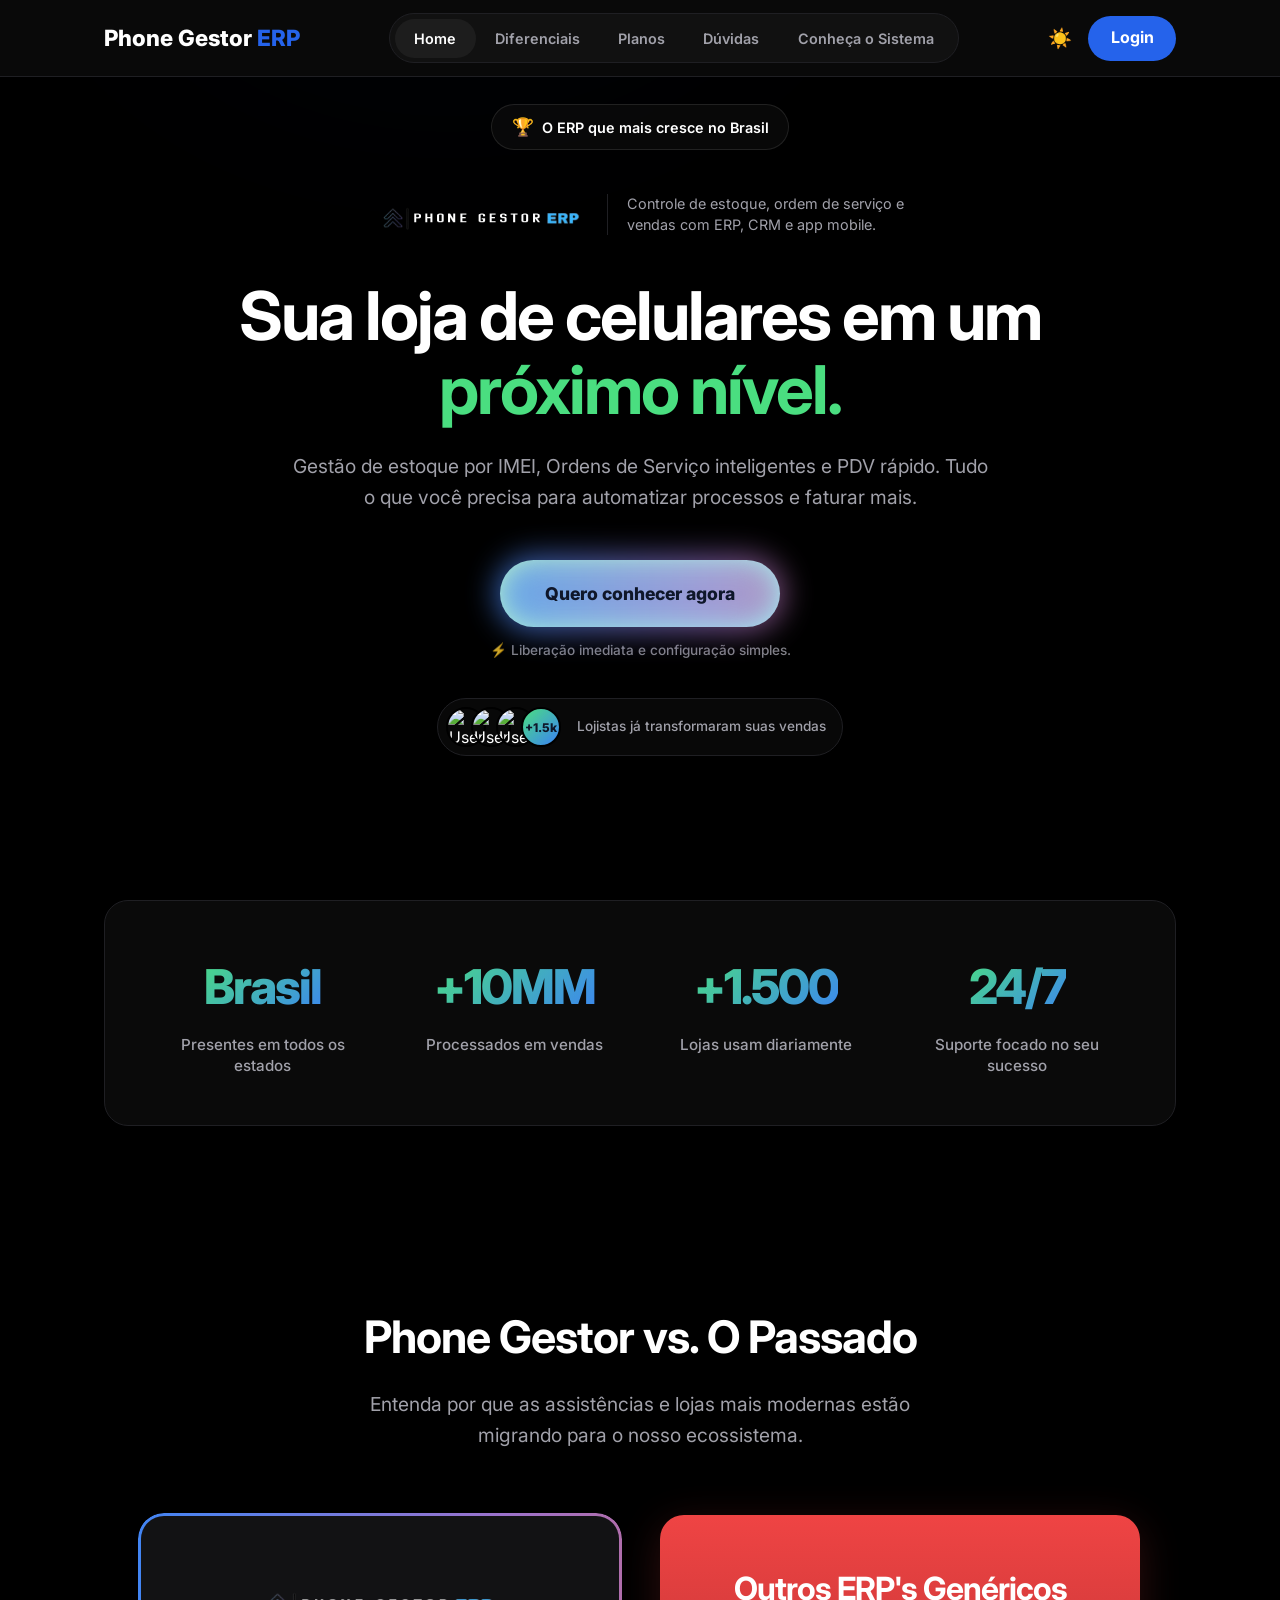
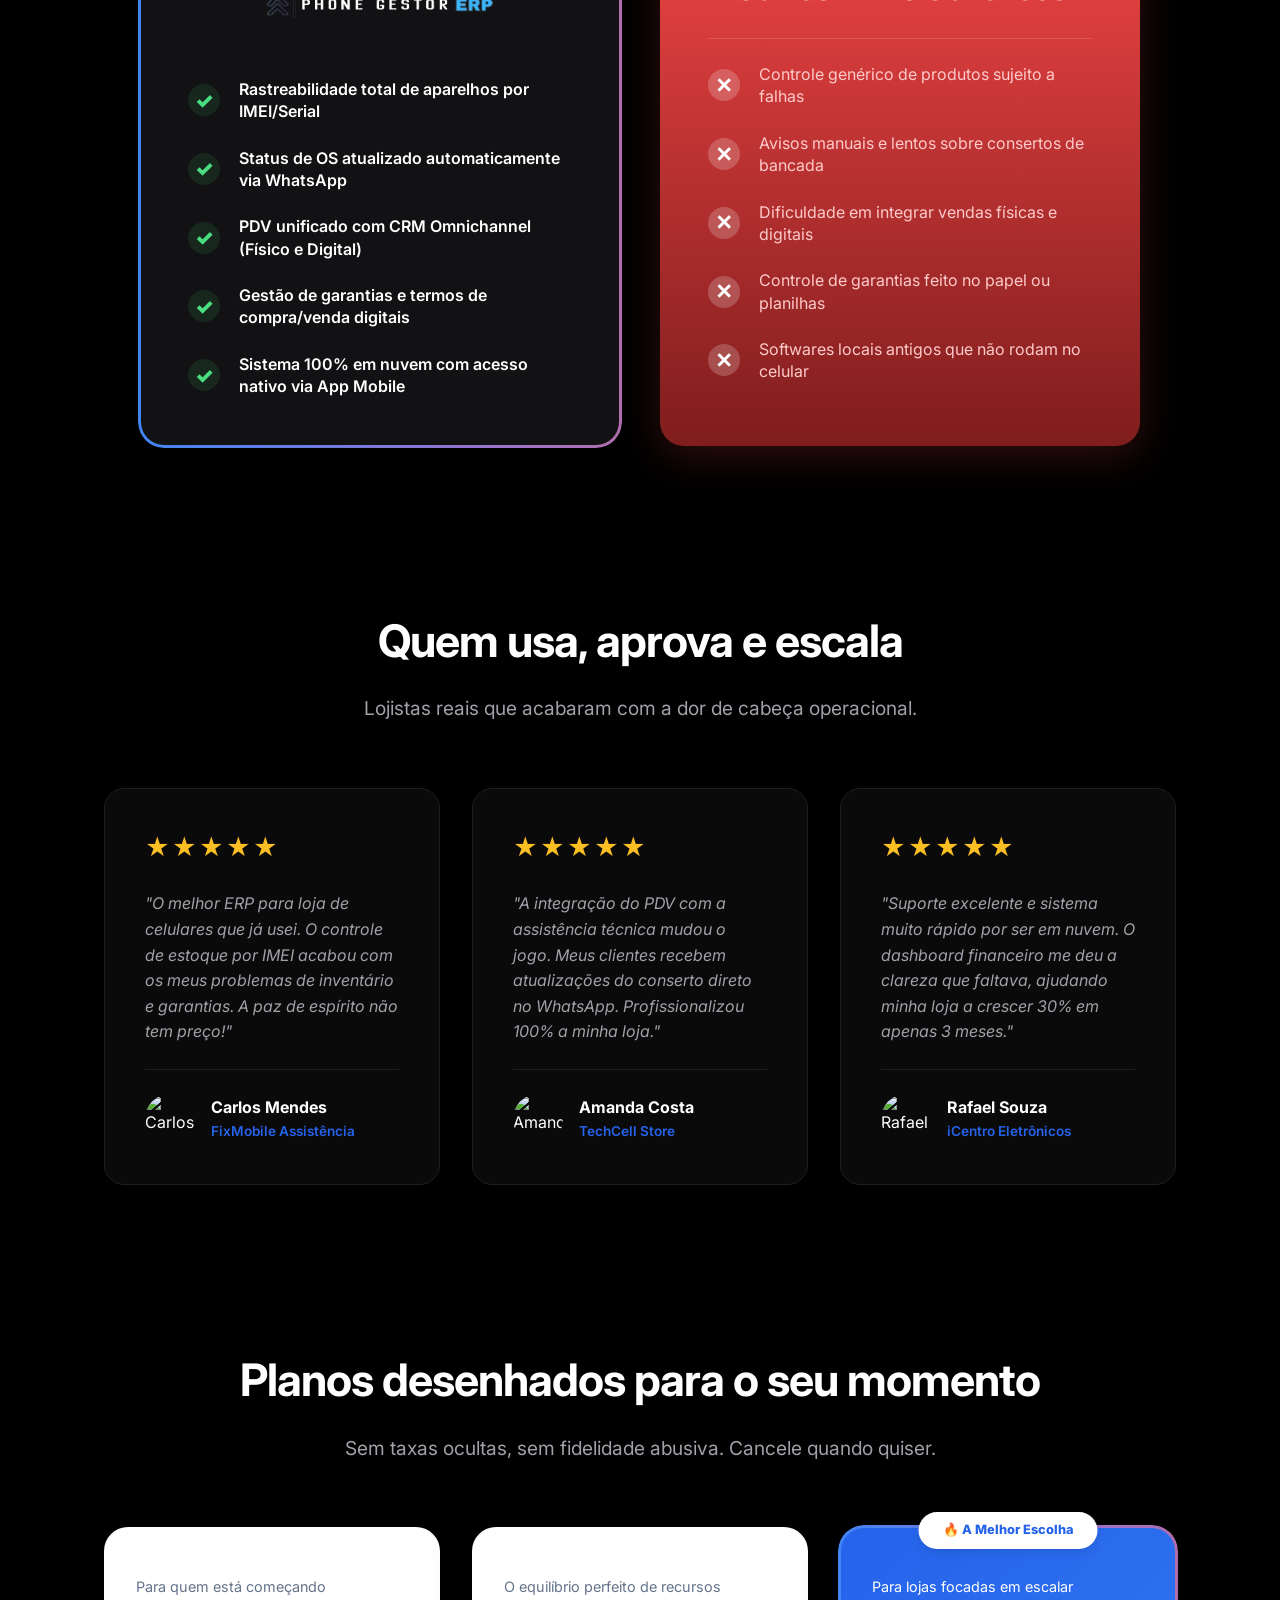
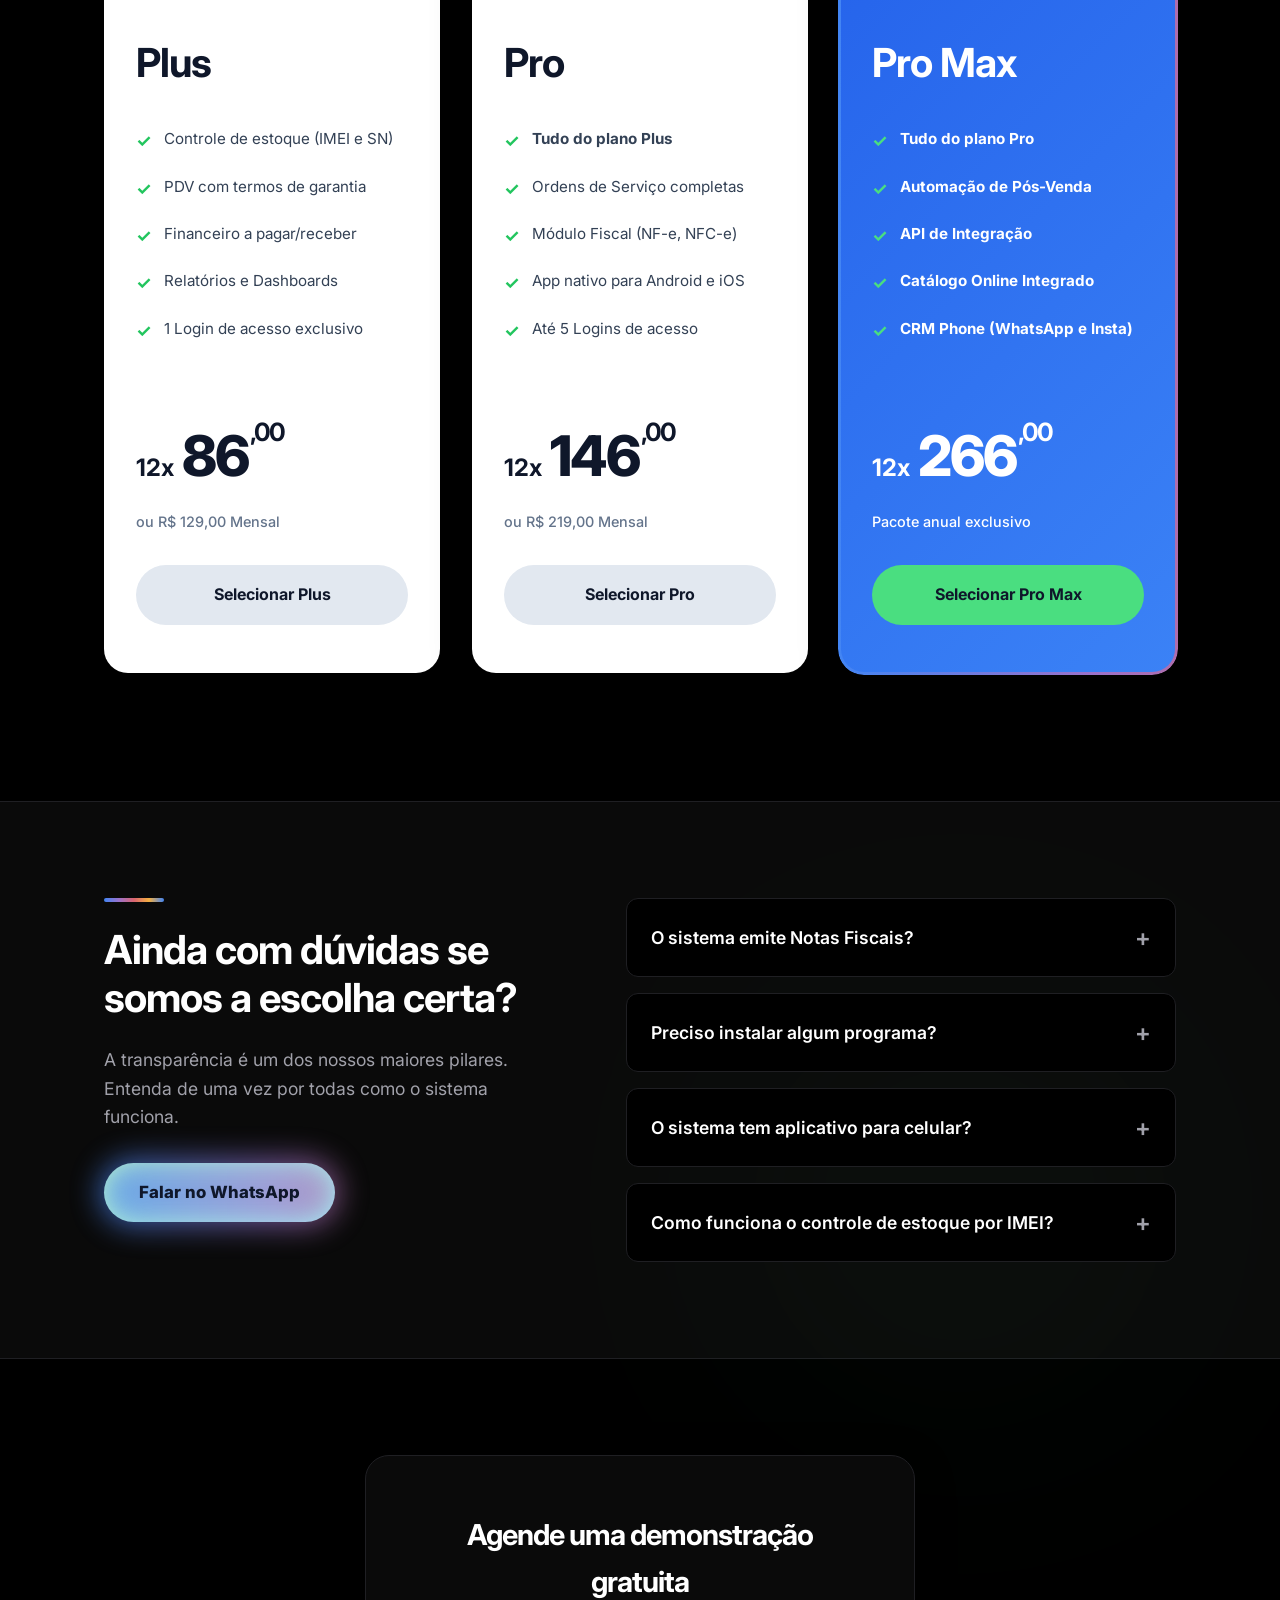
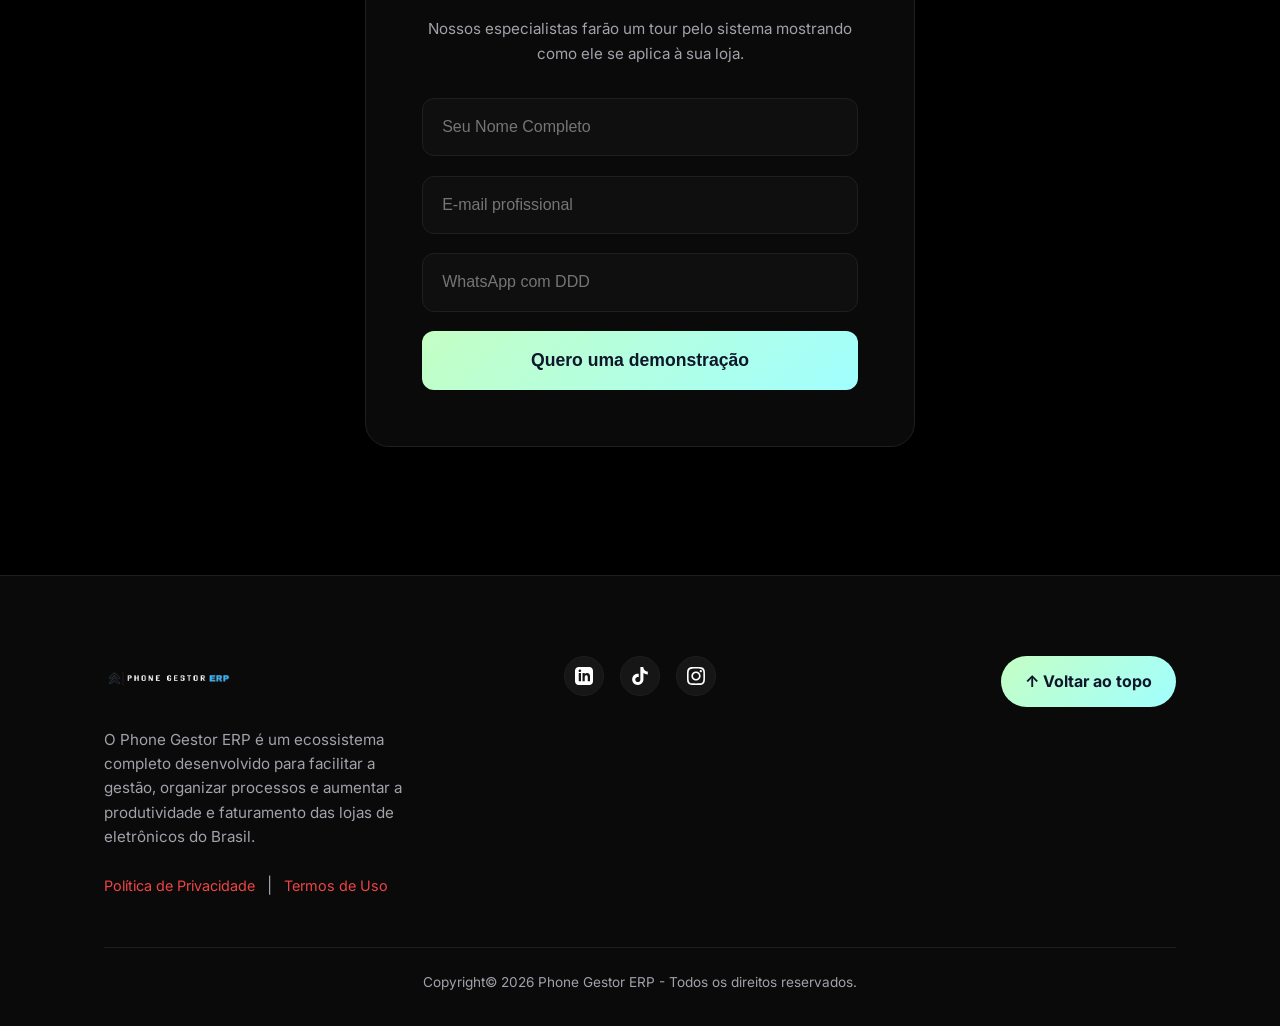
==== index.html @ ba608f6a "feat: Landing page, responsividade e tela de login finalizadas" ====
<!DOCTYPE html>
<html lang="pt-BR">
<head>
    <meta charset="UTF-8">
    <meta name="viewport" content="width=device-width, initial-scale=1.0">
    <title>Phone Gestor ERP | O sistema definitivo para sua loja</title>
    <link rel="stylesheet" href="landing.css">
    <link href="https://fonts.googleapis.com/css2?family=Inter:wght@400;500;600;700;800&display=swap" rel="stylesheet">
</head>
<body class="dark-mode">

    <div class="bg-glow glow-top"></div>
    <div class="bg-glow glow-bottom"></div>

    <header id="header">
        <div class="container navbar">
            <div class="logo">Phone Gestor <span>ERP</span></div>
            
            <nav class="pill-menu">
                <a href="#" class="active">Home</a>
                <a href="#diferenciais">Diferenciais</a>
                <a href="#planos">Planos</a>
                <a href="#duvidas">Dúvidas</a>
                <a href="#contato">Conheça o Sistema</a>
            </nav>

            <div class="header-actions">
                <button id="themeToggle" class="theme-btn" title="Alternar tema">
                    <span class="icon-sun">☀️</span>
                    <span class="icon-moon">🌙</span>
                </button>
                <a href="login.html" class="btn-login">Login</a>

                <button id="mobileMenuBtn" class="mobile-menu-btn">☰</button>
            </div>
        </div>
    </header>

    <main>
        <section class="hero">
            <div class="container hero-content">
                
                <div class="hero-badge reveal-up">
                    <span class="badge-icon">🏆</span> O ERP que mais cresce no Brasil
                </div>

                <div class="hero-top-info reveal-up delay-1">
                    <img src="Novo Projeto TextBranco.png" alt="Phone Gestor ERP" class="top-logo">
                    <p class="top-description">
                        Controle de estoque, ordem de serviço e<br>
                        vendas com ERP, CRM e app mobile.
                    </p>
                </div>

                <div class="hero-main-text reveal-up delay-2">
                    <h1>Sua loja de celulares em um <br><span>próximo nível.</span></h1>
                    <p>Gestão de estoque por IMEI, Ordens de Serviço inteligentes e PDV rápido. Tudo o que você precisa para automatizar processos e faturar mais.</p>
                </div>

                <div class="hero-actions reveal-up delay-3">
                    <a href="#contato" class="btn-cta">Quero conhecer agora</a>
                    <span class="micro-copy">⚡ Liberação imediata e configuração simples.</span>
                    
                    <div class="avatar-group-wrapper reveal-up delay-4">
                        <div class="avatar-group">
                            <img src="https://randomuser.me/api/portraits/men/43.jpg" alt="User">
                            <img src="https://randomuser.me/api/portraits/women/10.jpg" alt="User">
                            <img src="https://randomuser.me/api/portraits/men/22.jpg" alt="User">
                            <div class="avatar-count">+1.5k</div>
                        </div>
                        <span class="avatar-text">Lojistas já transformaram suas vendas</span>
                    </div>
                </div>
            </div>
        </section>

        <section class="metrics">
            <div class="container">
                <div class="metrics-grid">
                    <div class="metric-item reveal-up delay-1">
                        <h3 class="gradient-text">Brasil</h3>
                        <p>Presentes em todos os estados</p>
                    </div>
                    <div class="metric-item reveal-up delay-2">
                        <h3 class="gradient-text">+10MM</h3>
                        <p>Processados em vendas</p>
                    </div>
                    <div class="metric-item reveal-up delay-3">
                        <h3 class="gradient-text">+1.500</h3>
                        <p>Lojas usam diariamente</p>
                    </div>
                    <div class="metric-item reveal-up delay-4">
                        <h3 class="gradient-text">24/7</h3>
                        <p>Suporte focado no seu sucesso</p>
                    </div>
                </div>
            </div>
        </section>

        <section id="diferenciais" class="comparison">
            <div class="container">
                <div class="comparison-header reveal-up">
                    <h2>Phone Gestor vs. O Passado</h2>
                    <p>Entenda por que as assistências e lojas mais modernas estão migrando para o nosso ecossistema.</p>
                </div>

                <div class="comparison-grid">
                    <div class="compare-card card-gestor gemini-border reveal-up delay-1">
                        <div class="card-logo-wrapper">
                            <img src="Novo Projeto TextBranco.png" alt="Phone Gestor ERP" class="top-logo compare-logo">
                        </div>
                        <ul class="compare-list">
                            <li><span class="icon-check">✓</span> Rastreabilidade total de aparelhos por IMEI/Serial</li>
                            <li><span class="icon-check">✓</span> Status de OS atualizado automaticamente via WhatsApp</li>
                            <li><span class="icon-check">✓</span> PDV unificado com CRM Omnichannel (Físico e Digital)</li>
                            <li><span class="icon-check">✓</span> Gestão de garantias e termos de compra/venda digitais</li>
                            <li><span class="icon-check">✓</span> Sistema 100% em nuvem com acesso nativo via App Mobile</li>
                        </ul>
                    </div>

                    <div class="compare-card card-others reveal-up delay-2">
                        <h3>Outros ERP's Genéricos</h3>
                        <ul class="compare-list">
                            <li><span class="icon-x">✕</span> Controle genérico de produtos sujeito a falhas</li>
                            <li><span class="icon-x">✕</span> Avisos manuais e lentos sobre consertos de bancada</li>
                            <li><span class="icon-x">✕</span> Dificuldade em integrar vendas físicas e digitais</li>
                            <li><span class="icon-x">✕</span> Controle de garantias feito no papel ou planilhas</li>
                            <li><span class="icon-x">✕</span> Softwares locais antigos que não rodam no celular</li>
                        </ul>
                    </div>
                </div>
            </div>
        </section>

        <section class="testimonials">
            <div class="container">
                <div class="testimonials-header reveal-up">
                    <h2>Quem usa, aprova e escala</h2>
                    <p>Lojistas reais que acabaram com a dor de cabeça operacional.</p>
                </div>
                
                <div class="testimonials-grid">
                    <div class="test-card reveal-up delay-1">
                        <div class="stars">★★★★★</div>
                        <p class="test-text">"O melhor ERP para loja de celulares que já usei. O controle de estoque por IMEI acabou com os meus problemas de inventário e garantias. A paz de espírito não tem preço!"</p>
                        <div class="test-user">
                            <img src="https://randomuser.me/api/portraits/men/43.jpg" alt="Carlos Mendes">
                            <div class="user-details">
                                <strong>Carlos Mendes</strong>
                                <span>FixMobile Assistência</span>
                            </div>
                        </div>
                    </div>
                    
                    <div class="test-card reveal-up delay-2">
                        <div class="stars">★★★★★</div>
                        <p class="test-text">"A integração do PDV com a assistência técnica mudou o jogo. Meus clientes recebem atualizações do conserto direto no WhatsApp. Profissionalizou 100% a minha loja."</p>
                        <div class="test-user">
                            <img src="https://randomuser.me/api/portraits/women/10.jpg" alt="Amanda Costa">
                            <div class="user-details">
                                <strong>Amanda Costa</strong>
                                <span>TechCell Store</span>
                            </div>
                        </div>
                    </div>

                    <div class="test-card reveal-up delay-3">
                        <div class="stars">★★★★★</div>
                        <p class="test-text">"Suporte excelente e sistema muito rápido por ser em nuvem. O dashboard financeiro me deu a clareza que faltava, ajudando minha loja a crescer 30% em apenas 3 meses."</p>
                        <div class="test-user">
                            <img src="https://randomuser.me/api/portraits/men/22.jpg" alt="Rafael Souza">
                            <div class="user-details">
                                <strong>Rafael Souza</strong>
                                <span>iCentro Eletrônicos</span>
                            </div>
                        </div>
                    </div>
                </div>
            </div>
        </section>

        <section id="planos" class="pricing">
            <div class="container">
                <div class="pricing-header reveal-up">
                    <h2>Planos desenhados para o seu momento</h2>
                    <p>Sem taxas ocultas, sem fidelidade abusiva. Cancele quando quiser.</p>
                </div>

                <div class="pricing-grid">
                    <div class="pricing-card reveal-up delay-1">
                        <div class="plan-subtitle">Para quem está começando</div>
                        <h3 class="plan-title">Plus</h3>
                        <ul class="plan-features">
                            <li><span class="icon-check-small">✓</span> Controle de estoque (IMEI e SN)</li>
                            <li><span class="icon-check-small">✓</span> PDV com termos de garantia</li>
                            <li><span class="icon-check-small">✓</span> Financeiro a pagar/receber</li>
                            <li><span class="icon-check-small">✓</span> Relatórios e Dashboards</li>
                            <li><span class="icon-check-small">✓</span> 1 Login de acesso exclusivo</li>
                        </ul>
                        <div class="plan-price">
                            <span class="price-prefix">12x</span>
                            <span class="price-value">86<span class="cents">,00</span></span>
                        </div>
                        <div class="plan-billing">ou R$ 129,00 Mensal</div>
                        <a href="#" class="btn-plan btn-plan-light btn-checkout" data-plan="Plano Plus" data-price="12x de R$ 86,00" data-link="https://link-do-seu-gateway.com/checkout-plus">Selecionar Plus</a>
                    </div>

                    <div class="pricing-card reveal-up delay-2">
                        <div class="plan-subtitle">O equilíbrio perfeito de recursos</div>
                        <h3 class="plan-title">Pro</h3>
                        <ul class="plan-features">
                            <li><span class="icon-check-small">✓</span> <strong>Tudo do plano Plus</strong></li>
                            <li><span class="icon-check-small">✓</span> Ordens de Serviço completas</li>
                            <li><span class="icon-check-small">✓</span> Módulo Fiscal (NF-e, NFC-e)</li>
                            <li><span class="icon-check-small">✓</span> App nativo para Android e iOS</li>
                            <li><span class="icon-check-small">✓</span> Até 5 Logins de acesso</li>
                        </ul>
                        <div class="plan-price">
                            <span class="price-prefix">12x</span>
                            <span class="price-value">146<span class="cents">,00</span></span>
                        </div>
                        <div class="plan-billing">ou R$ 219,00 Mensal</div>
                        <a href="#" class="btn-plan btn-plan-light btn-checkout" data-plan="Plano Pro" data-price="12x de R$ 146,00" data-link="https://link-do-seu-gateway.com/checkout-pro">Selecionar Pro</a>
                    </div>

                    <div class="pricing-card plan-highlight gemini-border reveal-up delay-3">
                        <div class="badge">🔥 A Melhor Escolha</div>
                        <div class="plan-subtitle text-light">Para lojas focadas em escalar</div>
                        <h3 class="plan-title text-light">Pro Max</h3>
                        <ul class="plan-features text-light">
                            <li><span class="icon-check-small">✓</span> <strong>Tudo do plano Pro</strong></li>
                            <li><span class="icon-check-small">✓</span> Automação de Pós-Venda</li>
                            <li><span class="icon-check-small">✓</span> API de Integração</li>
                            <li><span class="icon-check-small">✓</span> Catálogo Online Integrado</li>
                            <li><span class="icon-check-small">✓</span> CRM Phone (WhatsApp e Insta)</li>
                        </ul>
                        <div class="plan-price text-light">
                            <span class="price-prefix">12x</span>
                            <span class="price-value">266<span class="cents">,00</span></span>
                        </div>
                        <div class="plan-billing text-light">Pacote anual exclusivo</div>
                        <a href="#" class="btn-plan btn-plan-dark btn-checkout" data-plan="Plano Pro Max" data-price="12x de R$ 266,00" data-link="https://link-do-seu-gateway.com/checkout-promax">Selecionar Pro Max</a>
                    </div>
                </div>
            </div>
        </section>

        <section id="duvidas" class="faq-section">
            <div class="container faq-grid">
                <div class="faq-left reveal-up">
                    <div class="faq-accent-line"></div>
                    <h2>Ainda com dúvidas se somos a escolha certa?</h2>
                    <p>A transparência é um dos nossos maiores pilares. Entenda de uma vez por todas como o sistema funciona.</p>
                    <a href="https://wa.me/5585989733574?text=Olá!%20Gostaria%20de%20tirar%20algumas%20dúvidas%20sobre%20o%20Phone%20Gestor." target="_blank" class="btn-faq">
                        Falar no WhatsApp
                    </a>
                </div>

                <div class="faq-right reveal-up delay-1">
                    <div class="faq-item">
                        <button class="faq-question">O sistema emite Notas Fiscais? <span class="faq-icon">+</span></button>
                        <div class="faq-answer">
                            <p>Sim! O nosso módulo fiscal é completo. Pode emitir NF-e, NFC-e para vendas diretas e notas de entrada para upgrades de aparelhos de clientes de forma totalmente integrada.</p>
                        </div>
                    </div>
                    
                    <div class="faq-item">
                        <button class="faq-question">Preciso instalar algum programa? <span class="faq-icon">+</span></button>
                        <div class="faq-answer">
                            <p>Não. O Phone Gestor ERP é 100% em nuvem. Acede de qualquer lugar usando apenas o seu navegador, seja no PC, Mac ou tablet. Sem necessidade de instalações complexas.</p>
                        </div>
                    </div>

                    <div class="faq-item">
                        <button class="faq-question">O sistema tem aplicativo para celular? <span class="faq-icon">+</span></button>
                        <div class="faq-answer">
                            <p>Com certeza! Temos aplicações nativas para Android e iOS, permitindo que acompanhe as suas vendas, o seu stock e as suas ordens de serviço diretamente na palma da mão.</p>
                        </div>
                    </div>

                    <div class="faq-item">
                        <button class="faq-question">Como funciona o controle de estoque por IMEI? <span class="faq-icon">+</span></button>
                        <div class="faq-answer">
                            <p>Cada aparelho é cadastrado e rastreado individualmente pelo seu IMEI ou Número de Série. Isto reduz a zero as falhas de inventário e facilita enormemente a gestão das garantias com os fornecedores e clientes.</p>
                        </div>
                    </div>
                </div>
            </div>
        </section>

        <section id="contato" class="capture">
            <div class="container">
                <div class="hero-form reveal-up">
                    <h3>Agende uma demonstração gratuita</h3>
                    <p>Nossos especialistas farão um tour pelo sistema mostrando como ele se aplica à sua loja.</p>
                    <form action="https://formsubmit.co/suportephonegestor@gmail.com" method="POST" id="leadForm">
                        <input type="hidden" name="_subject" value="Novo Lead - Phone Gestor ERP!">
                        <input type="hidden" name="_template" value="table">
                        <input type="hidden" name="_captcha" value="false">
                        
                        <input type="text" name="Nome" placeholder="Seu Nome Completo" required>
                        <input type="email" name="Email" placeholder="E-mail profissional" required>
                        <input type="tel" name="WhatsApp" placeholder="WhatsApp com DDD" required>
                        <button type="submit" class="btn-submit">Quero uma demonstração</button>
                    </form>
                </div>
            </div>
        </section>
    </main>

    <footer class="site-footer">
        <div class="container">
            <div class="footer-top">
                <div class="footer-about">
                    <img src="Novo Projeto TextBranco.png" alt="Phone Gestor ERP" class="top-logo footer-logo">
                    <p>O Phone Gestor ERP é um ecossistema completo desenvolvido para facilitar a gestão, organizar processos e aumentar a produtividade e faturamento das lojas de eletrônicos do Brasil.</p>
                    <div class="footer-links">
                        <a href="#" class="open-modal" data-modal="modalPrivacidade">Política de Privacidade</a>
                        <span class="separator">|</span>
                        <a href="#" class="open-modal" data-modal="modalTermos">Termos de Uso</a>
                    </div>
                </div>
                
                <div class="footer-social">
                    <a href="#" class="social-icon" title="LinkedIn">
                        <svg xmlns="http://www.w3.org/2000/svg" width="18" height="18" viewBox="0 0 24 24" fill="currentColor"><path d="M19 0h-14c-2.761 0-5 2.239-5 5v14c0 2.761 2.239 5 5 5h14c2.762 0 5-2.239 5-5v-14c0-2.761-2.238-5-5-5zm-11 19h-3v-11h3v11zm-1.5-12.268c-.966 0-1.75-.79-1.75-1.764s.784-1.764 1.75-1.764 1.75.79 1.75 1.764-.783 1.764-1.75 1.764zm13.5 12.268h-3v-5.604c0-3.368-4-3.113-4 0v5.604h-3v-11h3v1.765c1.396-2.586 7-2.777 7 2.476v6.759z"/></svg>
                    </a>
                    <a href="#" class="social-icon" title="TikTok">
                        <svg xmlns="http://www.w3.org/2000/svg" width="18" height="18" viewBox="0 0 24 24" fill="currentColor"><path d="M12.525.02c1.31-.02 2.61-.01 3.91-.02.08 1.53.63 3.09 1.75 4.17 1.12 1.11 2.7 1.62 4.24 1.79v4.03c-1.44-.05-2.89-.35-4.2-.97-.57-.26-1.1-.59-1.62-.93-.01 2.92.01 5.84-.02 8.75-.08 1.4-.54 2.79-1.35 3.94-1.31 1.92-3.58 3.17-5.91 3.21-1.43.08-2.86-.31-4.08-1.03-2.02-1.19-3.44-3.37-3.65-5.71-.02-.5-.03-1-.01-1.49.18-1.9 1.12-3.72 2.58-4.96 1.66-1.44 3.98-2.13 6.15-1.72.02 1.48-.04 2.96-.04 4.44-.99-.32-2.15-.23-3.02.37-.63.41-1.11 1.04-1.36 1.75-.21.51-.15 1.07-.14 1.61.24 1.64 1.82 3.02 3.5 2.87 1.12-.01 2.19-.66 2.77-1.61.19-.33.4-.67.41-1.06.1-1.79.06-3.57.07-5.36.01-4.03-.01-8.05.02-12.07z"/></svg>
                    </a>
                    <a href="#" class="social-icon" title="Instagram">
                        <svg xmlns="http://www.w3.org/2000/svg" width="18" height="18" viewBox="0 0 24 24" fill="currentColor"><path d="M12 2.163c3.204 0 3.584.012 4.85.07 3.252.148 4.771 1.691 4.919 4.919.058 1.265.069 1.645.069 4.849 0 3.205-.012 3.584-.069 4.849-.149 3.225-1.664 4.771-4.919 4.919-1.266.058-1.644.07-4.85.07-3.204 0-3.584-.012-4.849-.07-3.26-.149-4.771-1.699-4.919-4.92-.058-1.265-.07-1.644-.07-4.849 0-3.204.013-3.583.07-4.849.149-3.227 1.664-4.771 4.919-4.919 1.266-.057 1.645-.069 4.849-.069zm0-2.163c-3.259 0-3.667.014-4.947.072-4.358.2-6.78 1.79-6.98 6.98-.059 1.281-.073 1.689-.073 4.948 0 3.259.014 3.668.072 4.948.2 4.358 1.79 6.78 6.98 6.98 1.281.058 1.689.072 4.948.072 3.259 0 3.668-.014 4.948-.072 4.354-.2 6.782-1.781 6.979-6.98.059-1.28.073-1.689.073-4.948 0-3.259-.014-3.667-.072-4.947-.196-4.354-1.778-6.78-6.979-6.98-1.281-.059-1.69-.073-4.949-.073zm0 5.838c-3.403 0-6.162 2.759-6.162 6.162s2.759 6.163 6.162 6.163 6.162-2.759 6.162-6.163c0-3.403-2.759-6.162-6.162-6.162zm0 10.162c-2.209 0-4-1.79-4-4s1.791-4 4-4 4 1.791 4 4-1.791 4-4 4zm6.406-11.845c-.796 0-1.441.645-1.441 1.44s.645 1.44 1.441 1.44c.795 0 1.439-.645 1.439-1.44s-.644-1.44-1.439-1.44z"/></svg>
                    </a>
                </div>

                <div class="footer-action">
                    <a href="#" id="btnVoltarTopo" class="btn-top">↑ Voltar ao topo</a>
                </div>
            </div>

            <div class="footer-divider"></div>
            <div class="footer-bottom">
                <p>Copyright&copy; 2026 Phone Gestor ERP - Todos os direitos reservados.</p>
            </div>
        </div>
    </footer>

    <div id="modalCheckout" class="modal">
        <div class="modal-content checkout-content">
            <span class="close-modal">&times;</span>
            <div class="checkout-grid">
                <div class="checkout-summary">
                    <h3>Resumo do Pedido</h3>
                    <div class="plan-selected">
                        <span class="label">Plano Selecionado:</span>
                        <strong id="checkoutPlanName">Nome do Plano</strong>
                    </div>
                    <div class="plan-price-selected">
                        <span class="label">Investimento:</span>
                        <strong id="checkoutPlanPrice">Preço</strong>
                    </div>
                    <p class="checkout-note">🔒 Fique tranquilo! Você será redirecionado para o nosso ambiente 100% seguro para a criação de conta e pagamento.</p>
                </div>
                
                <div class="checkout-form-container">
                    <h3>Crie sua conta</h3>
                    <form action="https://formsubmit.co/suportephonegestor@gmail.com" method="POST">
                        <input type="hidden" name="_subject" value="🚀 NOVA VENDA! Tentativa de Checkout iniciada">
                        <input type="hidden" name="_template" value="table">
                        <input type="hidden" name="_captcha" value="false">
                        <input type="hidden" name="_next" id="checkoutRedirect" value="">
                        <input type="hidden" name="Plano Escolhido" id="hiddenPlanName" value="">
                        
                        <input type="text" name="Nome da Loja" placeholder="Nome da sua Loja" required>
                        <input type="text" name="Responsável" placeholder="Seu Nome Completo" required>
                        <input type="email" name="Email" placeholder="Seu melhor E-mail" required>
                        <input type="tel" name="WhatsApp" placeholder="WhatsApp com DDD" required>
                        
                        <button type="submit" class="btn-submit">Ir para Pagamento Seguro 💳</button>
                    </form>
                </div>
            </div>
        </div>
    </div>

    <div id="modalPrivacidade" class="modal">
        <div class="modal-content">
            <span class="close-modal">&times;</span>
            <h2>Política de Privacidade</h2>
            <div class="modal-body">
                <p>Bem-vindo à Política de Privacidade do <strong>Phone Gestor ERP</strong>. A sua privacidade é de extrema importância para nós. Esta política explica como recolhemos, usamos, protegemos e gerimos os dados da sua loja e dos seus clientes ao utilizar a nossa plataforma.</p>
                <h3>1. Informações que Recolhemos</h3>
                <p>Recolhemos informações essenciais para o funcionamento do ERP, tais como dados de registo da empresa (CNPJ, endereço, contactos), informações de utilizadores (logins da sua equipa) e os dados inseridos ativamente por si no sistema (clientes, stock, IMEI de aparelhos, ordens de serviço e financeiro).</p>
                <h3>2. Como Usamos os Seus Dados</h3>
                <p>Os dados inseridos no sistema são de propriedade exclusiva da sua loja. Utilizamos estas informações <strong>apenas</strong> para fornecer, manter e melhorar os serviços do ERP, realizar cópias de segurança (backups) para a sua segurança e processar as funções fiscais e de CRM integradas na ferramenta.</p>
                <h3>3. Proteção e Segurança</h3>
                <p>O Phone Gestor ERP funciona 100% na nuvem em servidores altamente seguros (como AWS ou equivalentes), utilizando criptografia de ponta a ponta (SSL) para proteger os seus dados contra acessos não autorizados. Realizamos cópias de segurança diárias para garantir que não perde nenhuma informação.</p>
                <h3>4. Partilha de Dados</h3>
                <p><strong>Nós nunca vendemos ou partilhamos os dados da sua loja ou dos seus clientes com terceiros.</strong> Os dados só podem ser partilhados quando exigido por lei ou quando integra voluntariamente o sistema a outras plataformas através de APIs oficiais autorizadas por si.</p>
            </div>
        </div>
    </div>

    <div id="modalTermos" class="modal">
        <div class="modal-content">
            <span class="close-modal">&times;</span>
            <h2>Termos de Uso</h2>
            <div class="modal-body">
                <p>Ao aceder e utilizar o <strong>Phone Gestor ERP</strong>, concorda com os seguintes termos e condições que regem a nossa prestação de serviço.</p>
                <h3>1. Licença de Uso</h3>
                <p>Concedemos-lhe uma licença revogável, não exclusiva e intransferível para utilizar o nosso software (SaaS) estritamente para a gestão da sua loja de telemóveis e assistência técnica, sujeito ao pagamento da subscrição do plano escolhido.</p>
                <h3>2. Responsabilidades do Utilizador</h3>
                <p>É da sua responsabilidade manter a confidencialidade das credenciais de acesso da sua equipa. O assinante compromete-se a utilizar a plataforma para fins legais e é inteiramente responsável pelos dados cadastrados, notas fiscais emitidas e operações realizadas através do ERP.</p>
                <h3>3. Subscrições e Pagamentos</h3>
                <p>O serviço é faturado antecipadamente no modelo de subscrição (mensal ou anual). A falta de pagamento poderá resultar na suspensão temporária do acesso à plataforma após o período de tolerância informado no ato da cobrança. Não há reembolso para períodos já pagos e utilizados.</p>
                <h3>4. Disponibilidade do Serviço (SLA)</h3>
                <p>Esforçamo-nos por manter o Phone Gestor ERP disponível 99,9% do tempo. No entanto, o sistema pode passar por manutenções programadas (com aviso prévio) ou enfrentar indisponibilidades temporárias devido a motivos de força maior ou problemas nos provedores de nuvem.</p>
                <h3>5. Cancelamento</h3>
                <p>Pode cancelar a sua assinatura a qualquer momento através do próprio sistema ou suporte. Após o cancelamento, garantimos que poderá exportar relatórios básicos num prazo de até 30 dias antes da exclusão permanente da base de dados, garantindo a proteção da sua informação.</p>
            </div>
        </div>
    </div>

    <script src="landing.js"></script>
</body>
</html>
---- landing.css ----
:root {
    --bg-main: #000000;
    --bg-header: rgba(10, 10, 10, 0.9);
    --bg-card: #0a0a0a;
    --bg-card-dark: #121214;
    --text-primary: #ffffff;
    --text-secondary: #a1a1aa;
    --primary-color: #2563eb;
    --border-color: #1f1f23;
    --pill-bg: rgba(255, 255, 255, 0.03);
    --btn-cta-gradient: linear-gradient(135deg, #c4ffc4 0%, #a1ffff 100%);
    --shadow: 0 10px 40px rgba(0, 0, 0, 0.3);
    --gemini-gradient: linear-gradient(90deg, #4285f4, #9b72cb, #d96570, #f4af42, #4285f4);
    /* Cores Planos */
    --plan-bg-light: #ffffff;
    --plan-text-dark: #0f172a;
    --plan-highlight: linear-gradient(135deg, #2563eb 0%, #3b82f6 100%);
    /* Cor Métrica */
    --metric-gradient: linear-gradient(135deg, #4ade80 0%, #3b82f6 100%);
}

body.light-mode {
    --bg-main: #f8fafc;
    --bg-header: rgba(255, 255, 255, 0.9);
    --bg-card: #ffffff;
    --bg-card-dark: #f1f5f9;
    --text-primary: #0f172a;
    --text-secondary: #64748b;
    --border-color: #e2e8f0;
    --pill-bg: #e2e8f0;
    --shadow: 0 10px 40px rgba(0, 0, 0, 0.05);
}

* { margin: 0; padding: 0; box-sizing: border-box; }
html { scroll-behavior: smooth; }

body { 
    font-family: 'Inter', sans-serif; 
    background-color: var(--bg-main); 
    color: var(--text-primary); 
    transition: background-color 0.3s, color 0.3s; 
    line-height: 1.6; 
    overflow-x: hidden; 
    position: relative;
}

/* --- EFEITOS DE BRILHO (GLOW) NO FUNDO --- */
.bg-glow {
    position: absolute;
    border-radius: 50%;
    filter: blur(150px);
    z-index: 0;
    opacity: 0.3;
    pointer-events: none;
}
.glow-top {
    top: -10%;
    left: 10%;
    width: 50vw;
    height: 50vw;
    background: radial-gradient(circle, rgba(37, 99, 235, 0.5), transparent 70%);
}
.glow-bottom {
    bottom: 20%;
    right: 5%;
    width: 40vw;
    height: 40vw;
    background: radial-gradient(circle, rgba(74, 222, 128, 0.3), transparent 70%);
}

.container { max-width: 1200px; margin: 0 auto; padding: 0 5%; position: relative; z-index: 1; }

/* Header & Nav */
header { 
    background: var(--bg-header); 
    -webkit-backdrop-filter: blur(10px); /* Blindagem Safari */
    backdrop-filter: blur(10px); 
    padding: 0.8rem 0; position: fixed; width: 100%; top: 0; z-index: 1000; border-bottom: 1px solid var(--border-color); 
}
.navbar { display: flex; justify-content: space-between; align-items: center; }
.logo { font-size: 1.4rem; font-weight: 800; color: var(--text-primary); }
.logo span { color: var(--primary-color); }

.pill-menu { display: flex; background: var(--pill-bg); border-radius: 50px; padding: 0.3rem; border: 1px solid var(--border-color); }
.pill-menu a { text-decoration: none; color: var(--text-secondary); padding: 0.5rem 1.2rem; font-weight: 600; font-size: 0.9rem; border-radius: 50px; transition: background 0.3s, color 0.3s; }
.pill-menu a:hover, .pill-menu a.active { background: rgba(255, 255, 255, 0.05); color: var(--text-primary); }

.header-actions { display: flex; align-items: center; gap: 1rem; }
.theme-btn { background: none; border: none; cursor: pointer; font-size: 1.2rem; color: var(--text-secondary); transition: color 0.3s; }
.theme-btn:hover { color: var(--text-primary); }

body.dark-mode .icon-moon { display: none; }
body.light-mode .icon-sun { display: none; }

.btn-login { background: var(--primary-color); color: white; text-decoration: none; padding: 0.6rem 1.4rem; border-radius: 50px; font-weight: 700; }

/* Menu Mobile BTN */
.mobile-menu-btn {
    display: none;
    background: none;
    border: none;
    color: var(--text-primary);
    font-size: 1.8rem;
    cursor: pointer;
    margin-left: 0.5rem;
}

/* Hero Section */
.hero { padding: 6.5rem 0 5rem; display: flex; flex-direction: column; justify-content: flex-start; align-items: center; text-align: center; position: relative; }

.hero-badge { display: inline-flex; align-items: center; gap: 0.5rem; background: rgba(255, 255, 255, 0.03); border: 1px solid rgba(255, 255, 255, 0.1); padding: 0.5rem 1.2rem; border-radius: 50px; font-size: 0.9rem; color: var(--text-primary); margin-bottom: 2rem; font-weight: 600; -webkit-backdrop-filter: blur(5px); backdrop-filter: blur(5px); }
.badge-icon { font-size: 1.1rem; }

.hero-top-info { display: flex; align-items: center; justify-content: center; gap: 1.2rem; margin-bottom: 2rem; z-index: 2; position: relative; }
.top-logo { height: 65px; width: auto; object-fit: contain; }
.top-description { font-size: 0.9rem; color: var(--text-secondary); text-align: left; margin: 0; line-height: 1.4; border-left: 1px solid var(--border-color); padding-left: 1.2rem; }
.hero-main-text { z-index: 2; position: relative; }
.hero-main-text h1 { font-size: 4.2rem; line-height: 1.1; margin-bottom: 1.5rem; color: var(--text-primary); letter-spacing: -2px; }
.hero-main-text h1 span { color: #4ade80; }
.hero-main-text p { font-size: 1.2rem; color: var(--text-secondary); max-width: 700px; margin: 0 auto 3rem; line-height: 1.6; }

.hero-actions { display: flex; flex-direction: column; align-items: center; gap: 0.8rem; z-index: 2; position: relative; }
.micro-copy { font-size: 0.85rem; color: var(--text-secondary); font-weight: 500; opacity: 0.8; }

/* Botões Principais */
.btn-cta, .btn-faq { 
    background: var(--btn-cta-gradient); 
    color: #0f172a; 
    padding: 1.2rem 2.8rem; 
    border-radius: 50px; 
    font-weight: 800; 
    text-decoration: none; 
    font-size: 1.1rem; 
    transition: transform 0.3s ease; 
    display: inline-block; 
    position: relative; 
    z-index: 2; 
}
.btn-faq { padding: 1rem 2.2rem; font-size: 1.05rem; }

.btn-cta::before, .btn-faq::before { 
    content: ""; position: absolute; inset: -4px; border-radius: 60px; 
    background: var(--gemini-gradient); background-size: 300% 300%; 
    filter: blur(15px); z-index: -1; animation: moveGradient 4s linear infinite; 
    opacity: 0.7; transition: opacity 0.3s ease; pointer-events: none;
}
.btn-cta:hover::before, .btn-faq:hover::before { opacity: 1; }
.btn-cta:hover, .btn-faq:hover { transform: scale(1.05); }

/* Avatar Group */
.avatar-group-wrapper { display: flex; align-items: center; gap: 1rem; margin-top: 1.5rem; background: rgba(255, 255, 255, 0.03); padding: 0.5rem 1rem 0.5rem 0.5rem; border-radius: 50px; border: 1px solid var(--border-color); -webkit-backdrop-filter: blur(5px); backdrop-filter: blur(5px);}
.avatar-group { display: flex; align-items: center; }
.avatar-group img, .avatar-count { 
    width: 40px; height: 40px; 
    border-radius: 50%; 
    border: 2px solid var(--bg-main); 
    object-fit: cover; 
    position: relative;
}
.avatar-group img:not(:first-child), .avatar-count { margin-left: -15px; }

.avatar-count { 
    background: var(--metric-gradient); 
    color: #0f172a; 
    display: flex; align-items: center; justify-content: center; 
    font-weight: 800; font-size: 0.75rem; z-index: 1; 
}
.avatar-text { font-size: 0.85rem; color: var(--text-secondary); font-weight: 500; }

/* SEÇÃO DE MÉTRICAS */
.metrics { padding: 4rem 0 6rem; text-align: center; }
.gradient-text {
    background: var(--metric-gradient);
    -webkit-background-clip: text;
    background-clip: text;
    -webkit-text-fill-color: transparent;
    display: inline-block;
}
.metrics-grid { display: grid; grid-template-columns: repeat(4, 1fr); gap: 2rem; max-width: 1100px; margin: 0 auto; background: var(--bg-card); padding: 3rem; border-radius: 24px; border: 1px solid var(--border-color); box-shadow: var(--shadow); }
.metric-item h3 { font-size: 3rem; font-weight: 800; letter-spacing: -2px; margin-bottom: 0.5rem; }
.metric-item p { font-size: 0.95rem; color: var(--text-secondary); font-weight: 500; line-height: 1.4; }

/* COMPARAÇÃO LADO A LADO */
.comparison { padding: 5rem 0; }
.comparison-header { text-align: center; margin-bottom: 4rem; }
.comparison-header h2 { font-size: 2.8rem; color: var(--text-primary); margin-bottom: 1rem; letter-spacing: -1px; }
.comparison-header p { font-size: 1.2rem; color: var(--text-secondary); max-width: 600px; margin: 0 auto; }
.comparison-grid { display: grid; grid-template-columns: 1fr 1fr; gap: 2.5rem; max-width: 1000px; margin: 0 auto; }
.compare-card { padding: 3rem; border-radius: 24px; position: relative; }

.card-gestor { background-color: var(--bg-card-dark); border: none; display: flex; flex-direction: column; gap: 2rem; transition: background 0.3s; }
.card-logo-wrapper { display: flex; justify-content: center; margin-bottom: 0.5rem; }
.compare-logo { height: 75px; width: auto; object-fit: contain; }

.gemini-border::before {
    content: ""; position: absolute; inset: -2px; border-radius: 26px; padding: 3px;
    background: var(--gemini-gradient); background-size: 300% 300%;
    -webkit-mask: linear-gradient(#fff 0 0) content-box, linear-gradient(#fff 0 0);
    -webkit-mask-composite: xor; mask: linear-gradient(#fff 0 0) content-box, linear-gradient(#fff 0 0); mask-composite: exclude;
    animation: moveGradient 4s linear infinite; pointer-events: none;
}
@keyframes moveGradient { 0% { background-position: 0% 50%; } 50% { background-position: 100% 50%; } 100% { background-position: 0% 50%; } }

.card-others { background: linear-gradient(180deg, #ef4444 0%, #7f1d1d 100%); color: white; box-shadow: 0 10px 40px rgba(239, 68, 68, 0.2); }
.card-others h3 { font-size: 2rem; text-align: center; margin-bottom: 1.5rem; border-bottom: 1px solid rgba(255,255,255,0.15); padding-bottom: 1.5rem; color: white; letter-spacing: -1px; }

.compare-list { list-style: none; display: flex; flex-direction: column; gap: 1.5rem; }
.compare-list li { display: flex; align-items: center; gap: 1.2rem; font-size: 1rem; line-height: 1.4; }
.card-gestor .compare-list li { color: var(--text-primary); font-weight: 600; }
.card-others .compare-list li { color: #fecaca; }

.icon-check { color: #4ade80; font-size: 1.3rem; font-weight: 900; background: rgba(74, 222, 128, 0.1); width: 32px; height: 32px; display: flex; align-items: center; justify-content: center; border-radius: 50%; flex-shrink: 0; }
.icon-x { color: white; font-size: 1.3rem; font-weight: 900; background: rgba(255, 255, 255, 0.2); width: 32px; height: 32px; display: flex; align-items: center; justify-content: center; border-radius: 50%; flex-shrink: 0; }

/* SEÇÃO DE AVALIAÇÕES */
.testimonials { padding: 5rem 0; background: transparent; }
.testimonials-header { text-align: center; margin-bottom: 4rem; }
.testimonials-header h2 { font-size: 2.8rem; color: var(--text-primary); margin-bottom: 1rem; letter-spacing: -1px; }
.testimonials-header p { font-size: 1.2rem; color: var(--text-secondary); max-width: 600px; margin: 0 auto; }

.testimonials-grid { display: grid; grid-template-columns: repeat(3, 1fr); gap: 2rem; }
.test-card { background: var(--bg-card); padding: 2.5rem; border-radius: 20px; border: 1px solid var(--border-color); display: flex; flex-direction: column; gap: 1.5rem; transition: transform 0.3s, box-shadow 0.3s; }
.test-card:hover { transform: translateY(-5px); box-shadow: var(--shadow); border-color: rgba(255,255,255,0.1); }

.stars { color: #fbbf24; font-size: 1.5rem; letter-spacing: 2px; }
.test-text { color: var(--text-secondary); font-style: italic; line-height: 1.6; flex-grow: 1; }

.test-user { display: flex; align-items: center; gap: 1rem; border-top: 1px solid var(--border-color); padding-top: 1.5rem; }
.test-user img { width: 50px; height: 50px; border-radius: 50%; object-fit: cover; }
.user-details { display: flex; flex-direction: column; }
.user-details strong { color: var(--text-primary); font-size: 1rem; }
.user-details span { color: var(--primary-color); font-size: 0.85rem; font-weight: 600; }

/* SEÇÃO DE PLANOS */
.pricing { padding: 5rem 0 8rem; }
.pricing-header { text-align: center; margin-bottom: 4rem; }
.pricing-header h2 { font-size: 2.8rem; color: var(--text-primary); margin-bottom: 1rem; letter-spacing: -1px; }
.pricing-header p { font-size: 1.2rem; color: var(--text-secondary); }
.pricing-grid { display: grid; grid-template-columns: repeat(3, 1fr); gap: 2rem; max-width: 1100px; margin: 0 auto; align-items: stretch; }
.pricing-card { background: var(--plan-bg-light); border-radius: 24px; padding: 3rem 2rem; display: flex; flex-direction: column; box-shadow: var(--shadow); position: relative; }
.plan-subtitle { font-size: 0.9rem; color: #64748b; min-height: 40px; margin-bottom: 1rem; }
.plan-title { font-size: 2.5rem; color: var(--plan-text-dark); margin-bottom: 2rem; letter-spacing: -1px; }
.plan-features { list-style: none; margin-bottom: 3rem; flex-grow: 1; }
.plan-features li { display: flex; align-items: flex-start; gap: 0.8rem; margin-bottom: 1.2rem; font-size: 0.95rem; color: #334155; }
.icon-check-small { color: #22c55e; font-weight: bold; font-size: 1.1rem; }
.plan-price { display: flex; align-items: baseline; gap: 0.5rem; margin-bottom: 0.5rem; color: var(--plan-text-dark); }
.price-prefix { font-size: 1.5rem; font-weight: 700; }
.price-value { font-size: 3.5rem; font-weight: 800; letter-spacing: -2px; display: flex; align-items: flex-start;}
.cents { font-size: 0.45em; font-weight: 700; line-height: 1.2; margin-top: 0.3rem; margin-left: 2px;}
.plan-billing { font-size: 0.9rem; color: #64748b; margin-bottom: 2rem; font-weight: 500;}

.btn-plan { width: 100%; text-align: center; padding: 1.1rem; border-radius: 50px; font-weight: 700; text-decoration: none; transition: transform 0.2s, opacity 0.2s; position: relative; z-index: 2; cursor: pointer; }
.btn-plan:hover { transform: scale(1.02); opacity: 0.9; }
.btn-plan-light { background: #e2e8f0; color: #0f172a; }

.plan-highlight { background: var(--plan-highlight); transform: scale(1.05); z-index: 10; border: none; }
.text-light { color: #ffffff !important; }
.plan-highlight .plan-features li { color: #ffffff; font-weight: 700; }
.plan-highlight .icon-check-small { color: #4ade80; }
.btn-plan-dark { background: #4ade80; color: #0f172a; }
.badge { position: absolute; top: -15px; left: 50%; transform: translateX(-50%); background: white; color: var(--primary-color); padding: 0.5rem 1.5rem; border-radius: 50px; font-weight: 800; font-size: 0.8rem; box-shadow: 0 4px 10px rgba(0,0,0,0.1); z-index: 5; white-space: nowrap;}

/* SEÇÃO DE DÚVIDAS (FAQ) */
.faq-section { padding: 6rem 0; background-color: var(--bg-card); border-top: 1px solid var(--border-color); border-bottom: 1px solid var(--border-color);}
.faq-grid { display: grid; grid-template-columns: 1fr 1.2fr; gap: 4rem; align-items: start; }
.faq-left { position: sticky; top: 100px; }
.faq-accent-line { width: 60px; height: 4px; background: var(--gemini-gradient); margin-bottom: 1.5rem; border-radius: 2px; }
.faq-left h2 { font-size: 2.5rem; color: var(--text-primary); margin-bottom: 1.5rem; line-height: 1.2; letter-spacing: -1px; }
.faq-left p { color: var(--text-secondary); font-size: 1.1rem; margin-bottom: 2rem; line-height: 1.6; }

.faq-right { display: flex; flex-direction: column; gap: 1rem; }
.faq-item { border: 1px solid var(--border-color); border-radius: 12px; background: var(--bg-main); overflow: hidden; transition: border-color 0.3s; }
.faq-item.active { border-color: var(--primary-color); }
.faq-question { width: 100%; text-align: left; padding: 1.5rem; background: none; border: none; color: var(--text-primary); font-size: 1.1rem; font-weight: 600; cursor: pointer; display: flex; justify-content: space-between; align-items: center; font-family: 'Inter', sans-serif; }
.faq-icon { font-size: 1.5rem; color: var(--text-secondary); transition: transform 0.3s ease; }
.faq-item.active .faq-icon { transform: rotate(45deg); color: var(--primary-color); }
.faq-answer { max-height: 0; overflow: hidden; transition: max-height 0.4s ease-out, padding 0.4s ease; padding: 0 1.5rem; }
.faq-item.active .faq-answer { max-height: 200px; padding: 0 1.5rem 1.5rem 1.5rem; }
.faq-answer p { color: var(--text-secondary); font-size: 0.95rem; line-height: 1.6; }

/* CAPTURA */
.capture { padding: 6rem 0; margin: auto; position: relative;}
.hero-form { background: var(--bg-card); padding: 3.5rem; border-radius: 24px; border: 1px solid var(--border-color); box-shadow: var(--shadow); max-width: 550px; margin: 0 auto; text-align: center; position: relative; z-index: 2;}
.hero-form h3 { margin-bottom: 0.8rem; font-size: 1.8rem; letter-spacing: -1px;}
.hero-form p { color: var(--text-secondary); font-size: 0.95rem; margin-bottom: 2rem; }
form { display: flex; flex-direction: column; gap: 1.2rem; }
input { padding: 1.2rem; background: rgba(255, 255, 255, 0.02); border: 1px solid var(--border-color); border-radius: 12px; font-size: 1rem; color: var(--text-primary); transition: border-color 0.3s, background 0.3s; width: 100%;}
input:focus { outline: none; border-color: var(--primary-color); background: rgba(255, 255, 255, 0.05);}
.btn-submit { background: var(--btn-cta-gradient); color: #0f172a; border: none; padding: 1.2rem; border-radius: 12px; font-weight: 800; cursor: pointer; font-size: 1.1rem; transition: transform 0.2s; position: relative; z-index: 2; width: 100%;}
.btn-submit:hover { transform: scale(1.02); }

/* RODAPÉ (SITE-FOOTER) */
.site-footer { background-color: var(--bg-card); padding: 5rem 0 2rem; border-top: 1px solid var(--border-color); margin-top: 2rem; }
.footer-top { display: flex; justify-content: space-between; align-items: flex-start; gap: 3rem; margin-bottom: 3rem; }
.footer-about { flex: 1; max-width: 450px; }
.footer-logo { height: 40px; margin-bottom: 1.5rem; }
.footer-about p { color: var(--text-secondary); font-size: 0.95rem; line-height: 1.6; margin-bottom: 1.5rem; }

.footer-links a { color: #ef4444; text-decoration: none; font-size: 0.9rem; transition: color 0.3s; cursor: pointer; }
.footer-links a:hover { color: var(--primary-color); }
.separator { color: var(--text-secondary); margin: 0 0.5rem; }

.footer-social { display: flex; gap: 1rem; flex: 1; justify-content: center; }
.social-icon { width: 40px; height: 40px; border-radius: 50%; background: rgba(255, 255, 255, 0.05); color: var(--text-primary); display: flex; align-items: center; justify-content: center; text-decoration: none; transition: background 0.3s, transform 0.2s; border: 1px solid var(--border-color); }
.social-icon svg { fill: currentColor; }
.social-icon:hover { background: var(--primary-color); color: white; transform: translateY(-3px); }

.footer-action { flex: 1; display: flex; justify-content: flex-end; }
.btn-top { background: var(--btn-cta-gradient); color: #0f172a; padding: 0.8rem 1.5rem; border-radius: 50px; font-weight: 700; text-decoration: none; transition: transform 0.2s; display: flex; align-items: center; gap: 0.5rem; }
.btn-top:hover { transform: scale(1.05); }

.footer-divider { height: 1px; background: var(--border-color); margin-bottom: 1.5rem; }
.footer-bottom { text-align: center; color: var(--text-secondary); font-size: 0.85rem; }

/* --- ESTILOS DAS JANELAS MODAIS --- */
.modal { 
    position: fixed; z-index: 2000; left: 0; top: 0; width: 100%; height: 100%; overflow: auto; 
    background-color: rgba(0,0,0,0.8); 
    -webkit-backdrop-filter: blur(8px); 
    backdrop-filter: blur(8px); 
    opacity: 0; visibility: hidden; pointer-events: none;
    transition: opacity 0.4s ease, visibility 0.4s ease;
}
.modal.show-modal { 
    opacity: 1; visibility: visible; pointer-events: auto;
}

.modal-content { 
    background-color: var(--bg-card); margin: 5vh auto; padding: 2.5rem; border: 1px solid var(--border-color); 
    width: 90%; max-width: 800px; border-radius: 24px; color: var(--text-primary); 
    position: relative; box-shadow: 0 25px 50px -12px rgba(0, 0, 0, 0.5); 
    transform: translateY(-30px) scale(0.95);
    transition: transform 0.4s cubic-bezier(0.175, 0.885, 0.32, 1.275);
}
.modal.show-modal .modal-content {
    transform: translateY(0) scale(1);
}

.close-modal { color: var(--text-secondary); position: absolute; top: 1.5rem; right: 2rem; font-size: 28px; font-weight: bold; cursor: pointer; transition: color 0.3s; z-index: 10; }
.close-modal:hover { color: var(--primary-color); }

.modal-body { margin-top: 1.5rem; max-height: 65vh; overflow-y: auto; padding-right: 1.5rem; }
.modal-body h3 { margin-top: 1.5rem; margin-bottom: 0.5rem; color: var(--text-primary); font-size: 1.2rem; }
.modal-body p { color: var(--text-secondary); margin-bottom: 1rem; line-height: 1.6; font-size: 0.95rem; }

.modal-body::-webkit-scrollbar { width: 8px; }
.modal-body::-webkit-scrollbar-track { background: var(--bg-main); border-radius: 4px; }
.modal-body::-webkit-scrollbar-thumb { background: var(--border-color); border-radius: 4px; }

/* CHECKOUT MODAL */
.checkout-content { max-width: 900px; padding: 0; overflow: hidden; }
.checkout-grid { display: grid; grid-template-columns: 1fr 1fr; }
.checkout-summary { background: var(--bg-card-dark); padding: 3.5rem; border-right: 1px solid var(--border-color); display: flex; flex-direction: column; justify-content: center;}
.checkout-form-container { padding: 3.5rem; }
.checkout-summary h3, .checkout-form-container h3 { margin-bottom: 1.5rem; font-size: 1.5rem; color: var(--text-primary); letter-spacing: -0.5px;}

.plan-selected, .plan-price-selected { margin-bottom: 1.5rem; padding-bottom: 1.5rem; border-bottom: 1px solid rgba(255,255,255,0.1); }
.label { display: block; font-size: 0.9rem; color: var(--text-secondary); margin-bottom: 0.3rem; }
.plan-selected strong { font-size: 1.8rem; color: var(--primary-color); letter-spacing: -1px;}
.plan-price-selected strong { font-size: 1.5rem; color: var(--text-primary); }
.checkout-note { font-size: 0.85rem; color: var(--text-secondary); margin-top: 2rem; line-height: 1.5; background: rgba(255,255,255,0.02); padding: 1rem; border-radius: 8px; border: 1px solid var(--border-color);}

/* REVEAL UP */
.reveal-up { opacity: 0; transform: translateY(40px); transition: all 0.8s cubic-bezier(0.5, 0, 0, 1); }
.reveal-up.active { opacity: 1; transform: translateY(0); }
.delay-1 { transition-delay: 0.15s; }
.delay-2 { transition-delay: 0.3s; }
.delay-3 { transition-delay: 0.45s; }
.delay-4 { transition-delay: 0.6s; }


/* --- TELA DE LOGIN --- */
.login-page-body {
    display: flex;
    align-items: center;
    justify-content: center;
    min-height: 100vh;
    background-color: var(--bg-main);
    overflow-y: auto; 
    overflow-x: hidden;
    padding: 3rem 0; 
    transition: opacity 0.4s ease; 
}

.login-wrapper {
    width: 100%;
    max-width: 650px;
    padding: 2rem;
    position: relative;
    z-index: 2;
    display: flex;
    flex-direction: column;
    align-items: center;
    animation: loginEnter 0.6s cubic-bezier(0.16, 1, 0.3, 1) forwards;
}

@keyframes loginEnter {
    from { opacity: 0; transform: translateY(40px); }
    to { opacity: 1; transform: translateY(0); }
}

.btn-back {
    align-self: flex-start;
    color: var(--text-secondary);
    text-decoration: none;
    font-size: 0.9rem;
    font-weight: 500;
    margin-bottom: 2rem;
    transition: color 0.3s;
}
.btn-back:hover { color: var(--primary-color); }

.login-card {
    background: var(--bg-card);
    width: 100%;
    padding: 3rem 2.5rem;
    border-radius: 24px;
    box-shadow: var(--shadow);
    position: relative;
}

.login-header { text-align: center; margin-bottom: 2.5rem; }
.login-logo { height: 45px; margin-bottom: 1.5rem; }
.login-header h2 { font-size: 1.8rem; margin-bottom: 0.5rem; letter-spacing: -0.5px; }
.login-header p { color: var(--text-secondary); font-size: 0.95rem; }

.login-form { display: flex; flex-direction: column; gap: 1.2rem; }
.input-group { text-align: left; }
.input-group label { display: block; font-size: 0.85rem; color: var(--text-secondary); margin-bottom: 0.5rem; font-weight: 500; }
.login-form input { padding: 1rem; border-radius: 12px; font-size: 1rem; width: 100%; }

.login-options { display: flex; justify-content: space-between; align-items: center; font-size: 0.85rem; margin-bottom: 0.5rem; }
.remember-me { display: flex; align-items: center; gap: 0.5rem; color: var(--text-secondary); cursor: pointer; }
.forgot-password { color: var(--primary-color); text-decoration: none; font-weight: 600; }
.forgot-password:hover { text-decoration: underline; }

.btn-login-action { padding: 1.2rem; font-size: 1.05rem; margin-top: 0.5rem; }

.login-footer { margin-top: 2.5rem; text-align: center; font-size: 0.9rem; color: var(--text-secondary); border-top: 1px solid var(--border-color); padding-top: 1.5rem; }
.login-footer a { color: #4ade80; text-decoration: none; font-weight: 700; transition: opacity 0.3s; }
.login-footer a:hover { opacity: 0.8; }


/* RESPONSIVO */
@media (max-width: 968px) {
    /* Menu Mobile */
    .mobile-menu-btn { display: block; }
    
    .pill-menu { 
        position: absolute;
        top: 100%;
        left: 0;
        width: 100%;
        background: var(--bg-card);
        flex-direction: column;
        padding: 1.5rem;
        border-radius: 0 0 20px 20px;
        border-bottom: 1px solid var(--border-color);
        box-shadow: var(--shadow);
        opacity: 0;
        visibility: hidden;
        transform: translateY(-20px);
        transition: all 0.3s ease;
        z-index: 999;
    }

    .pill-menu.show-mobile-menu {
        opacity: 1;
        visibility: visible;
        transform: translateY(0);
    }

    .pill-menu a { text-align: center; padding: 1rem; font-size: 1.1rem;}

    .hero { padding-top: 5.5rem; }
    .hero-main-text h1 { font-size: 2.8rem; }
    .hero-top-info { flex-direction: column; text-align: center; }
    .top-description { text-align: center; border-left: none; padding-left: 0; }
    
    .glow-top { width: 100vw; height: 100vw; left: -10%; }
    .glow-bottom { width: 100vw; height: 100vw; right: -10%; bottom: 0;}

    .metrics-grid { grid-template-columns: repeat(2, 1fr); padding: 2rem; gap: 2rem;}
    .metric-item h3 { font-size: 2.5rem; }

    .comparison-grid { grid-template-columns: 1fr; gap: 2rem; }
    .testimonials-grid { grid-template-columns: 1fr; }
    
    .pricing-grid { grid-template-columns: 1fr; gap: 3rem; }
    .plan-highlight { transform: none; }
    
    .faq-grid { grid-template-columns: 1fr; gap: 2rem; }
    .faq-left { position: static; text-align: center; }
    .faq-accent-line { margin: 0 auto 1.5rem; }
    
    .footer-top { flex-direction: column; align-items: center; text-align: center; }
    .footer-about { max-width: 100%; }
    .footer-action { justify-content: center; width: 100%; }
    
    .checkout-grid { grid-template-columns: 1fr; }
    .checkout-summary { border-right: none; border-bottom: 1px solid var(--border-color); padding: 2rem; }
    .checkout-form-container { padding: 2rem; }
    .modal-content { margin: 5vh auto; width: 95%; }
}

@media (max-width: 480px) {
    .metrics-grid { grid-template-columns: 1fr; text-align: center;}
    .hero-main-text h1 { font-size: 2.2rem; }
}
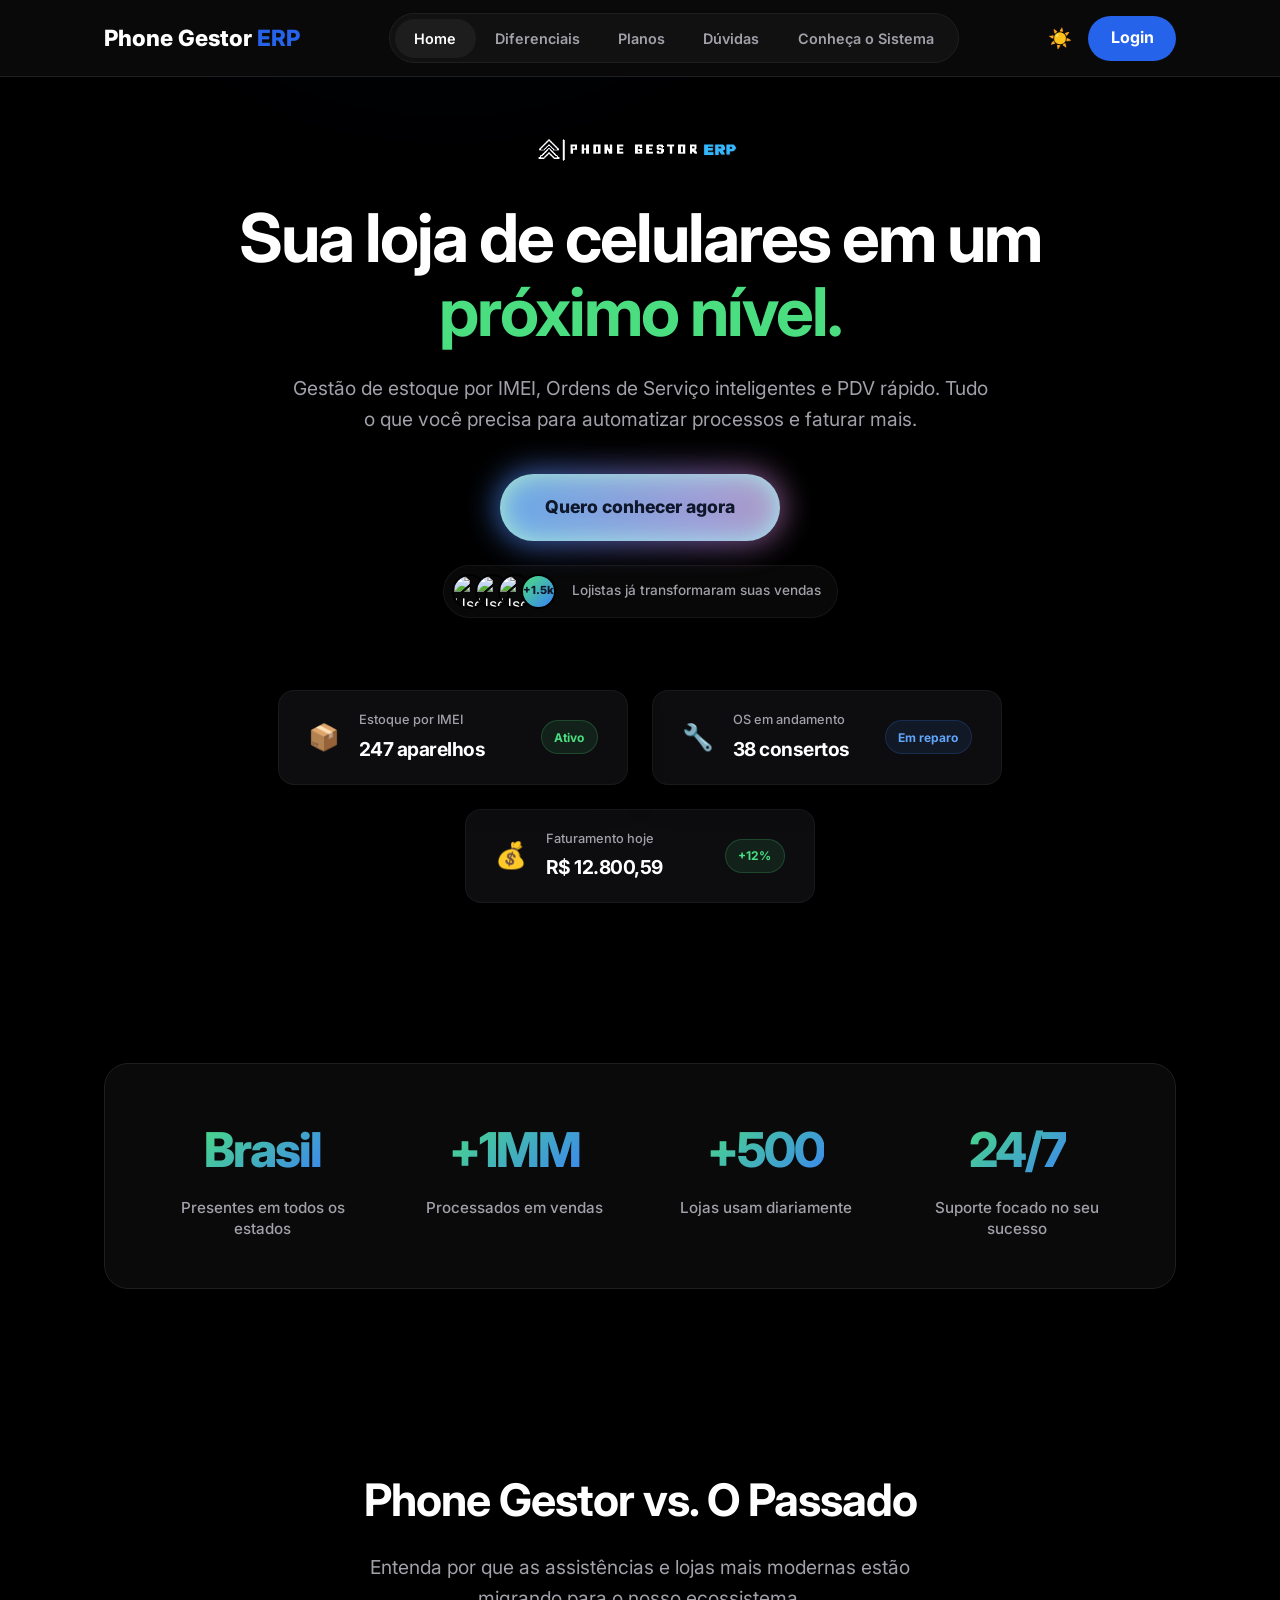
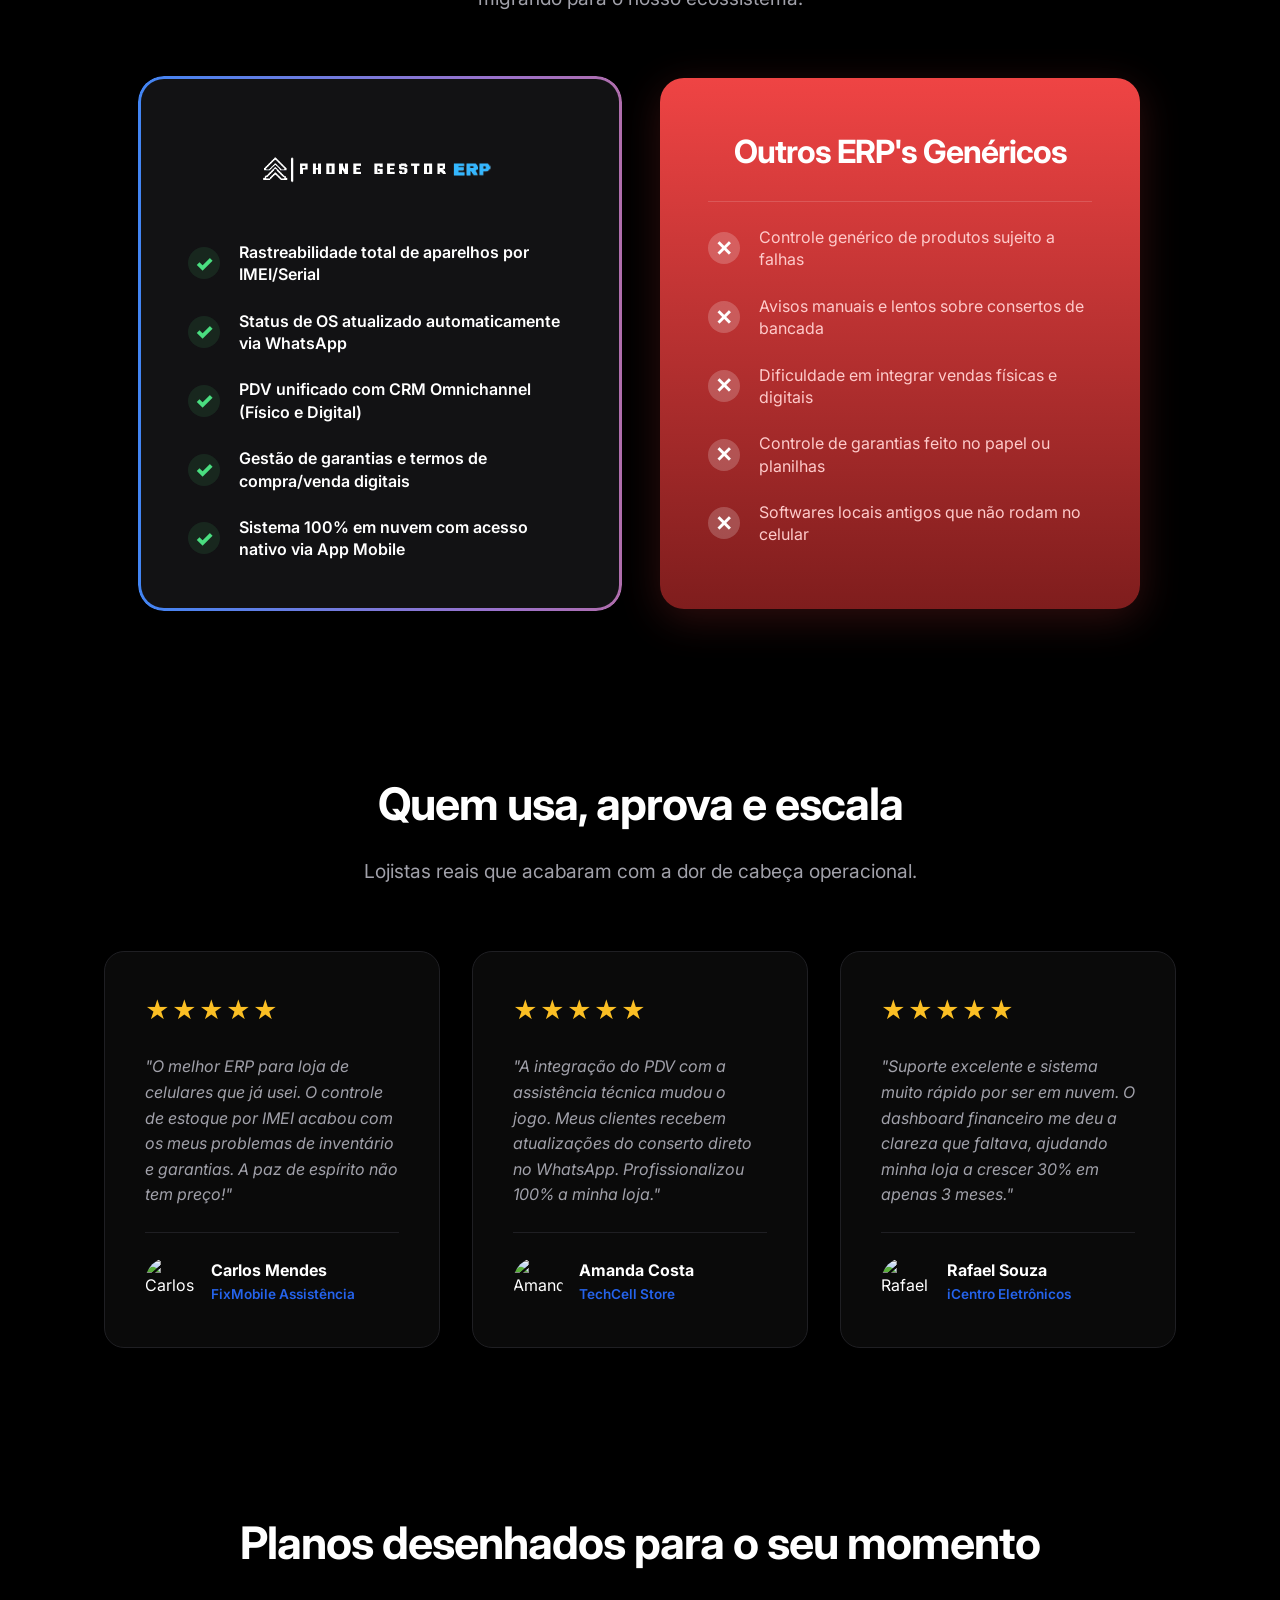
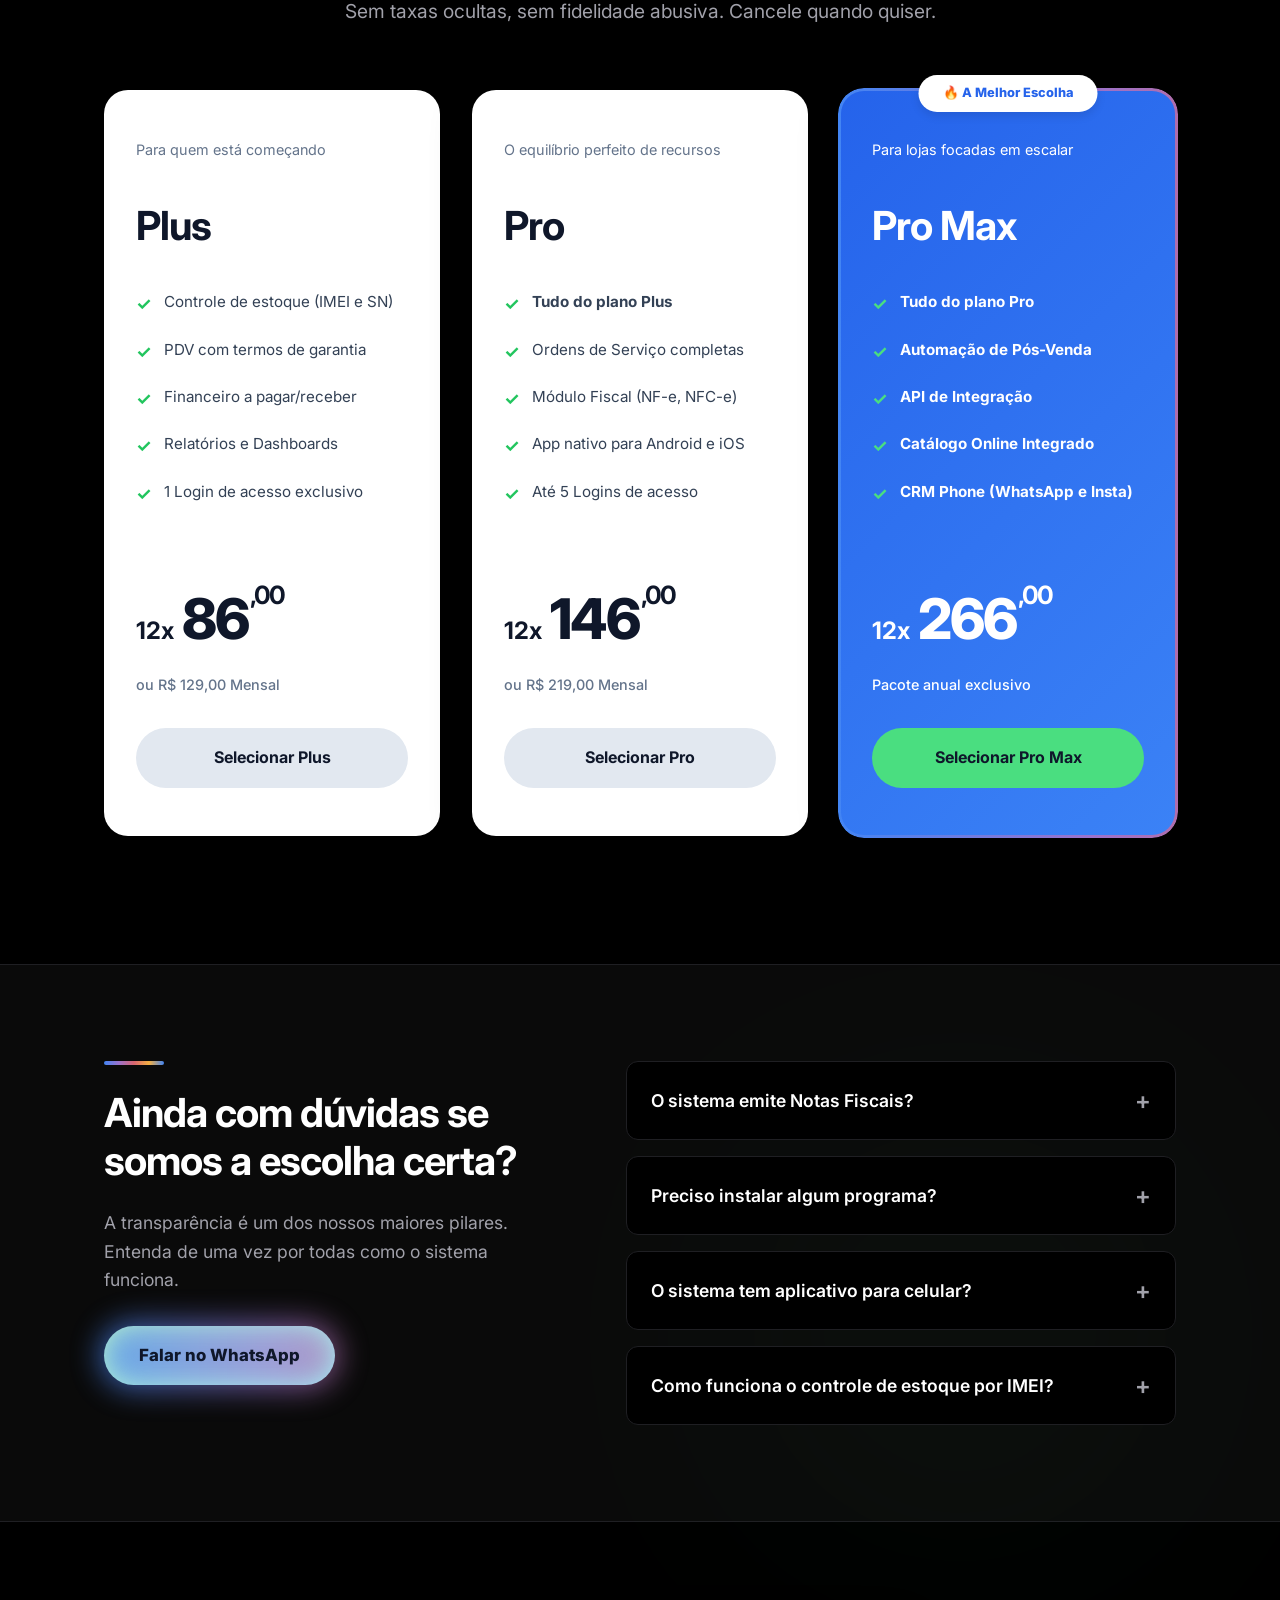
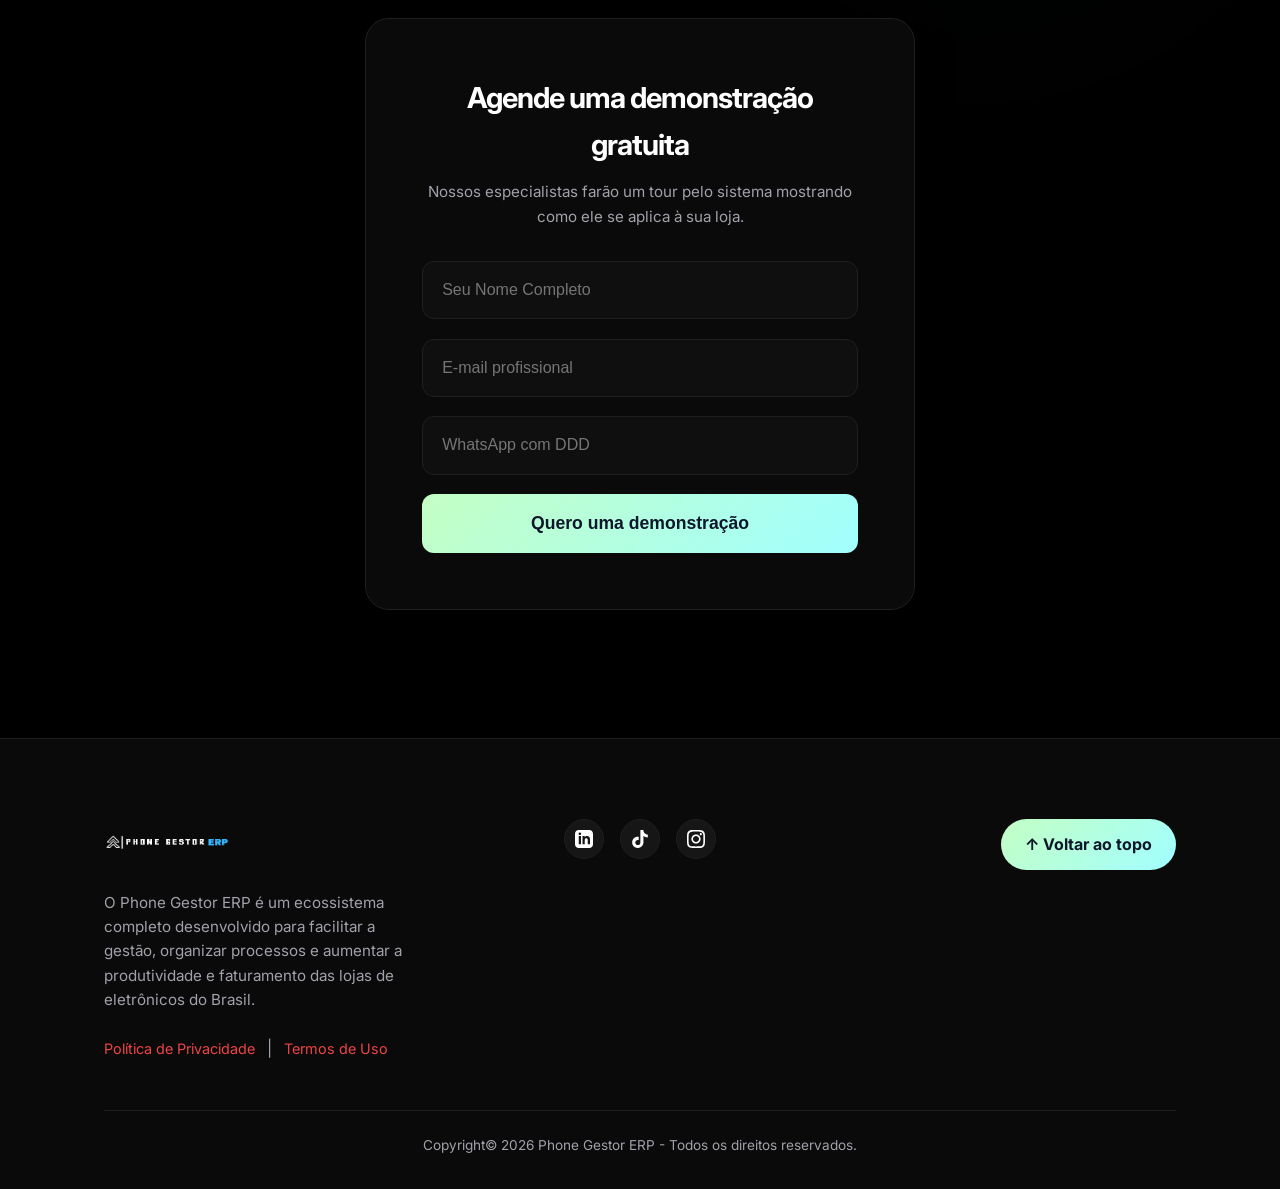
==== commit ecdee3a6: "git commit -m "fix: correcoes no tema e alinhamento da tela de login"" ====
--- a/index.html
+++ b/index.html
@@ -16,7 +16,7 @@
         <div class="container navbar">
             <div class="logo">Phone Gestor <span>ERP</span></div>
             
-            <nav class="pill-menu">
+            <nav class="pill-menu" id="navMenu">
                 <a href="#" class="active">Home</a>
                 <a href="#diferenciais">Diferenciais</a>
                 <a href="#planos">Planos</a>
@@ -40,16 +40,8 @@
         <section class="hero">
             <div class="container hero-content">
                 
-                <div class="hero-badge reveal-up">
-                    <span class="badge-icon">🏆</span> O ERP que mais cresce no Brasil
-                </div>
-
                 <div class="hero-top-info reveal-up delay-1">
-                    <img src="Novo Projeto TextBranco.png" alt="Phone Gestor ERP" class="top-logo">
-                    <p class="top-description">
-                        Controle de estoque, ordem de serviço e<br>
-                        vendas com ERP, CRM e app mobile.
-                    </p>
+                    <img src="assets/logo-dark.png" alt="Phone Gestor ERP" class="top-logo">
                 </div>
 
                 <div class="hero-main-text reveal-up delay-2">
@@ -59,9 +51,8 @@
 
                 <div class="hero-actions reveal-up delay-3">
                     <a href="#contato" class="btn-cta">Quero conhecer agora</a>
-                    <span class="micro-copy">⚡ Liberação imediata e configuração simples.</span>
                     
-                    <div class="avatar-group-wrapper reveal-up delay-4">
+                    <div class="avatar-group-wrapper">
                         <div class="avatar-group">
                             <img src="https://randomuser.me/api/portraits/men/43.jpg" alt="User">
                             <img src="https://randomuser.me/api/portraits/women/10.jpg" alt="User">
@@ -69,6 +60,41 @@
                             <div class="avatar-count">+1.5k</div>
                         </div>
                         <span class="avatar-text">Lojistas já transformaram suas vendas</span>
+                    </div>
+                </div>
+
+                <div class="floating-widgets reveal-up delay-4">
+                    <div class="widget-card float-1">
+                        <div class="widget-left">
+                            <span class="widget-icon">📦</span>
+                            <div class="widget-text">
+                                <span class="widget-label">Estoque por IMEI</span>
+                                <strong class="widget-value">247 aparelhos</strong>
+                            </div>
+                        </div>
+                        <span class="widget-tag tag-green">Ativo</span>
+                    </div>
+
+                    <div class="widget-card float-2">
+                        <div class="widget-left">
+                            <span class="widget-icon">🔧</span>
+                            <div class="widget-text">
+                                <span class="widget-label">OS em andamento</span>
+                                <strong class="widget-value">38 consertos</strong>
+                            </div>
+                        </div>
+                        <span class="widget-tag tag-blue">Em reparo</span>
+                    </div>
+
+                    <div class="widget-card float-3">
+                        <div class="widget-left">
+                            <span class="widget-icon">💰</span>
+                            <div class="widget-text">
+                                <span class="widget-label">Faturamento hoje</span>
+                                <strong class="widget-value">R$ 12.800,59</strong>
+                            </div>
+                        </div>
+                        <span class="widget-tag tag-green">+12%</span>
                     </div>
                 </div>
             </div>
@@ -82,11 +108,11 @@
                         <p>Presentes em todos os estados</p>
                     </div>
                     <div class="metric-item reveal-up delay-2">
-                        <h3 class="gradient-text">+10MM</h3>
+                        <h3 class="gradient-text">+1MM</h3>
                         <p>Processados em vendas</p>
                     </div>
                     <div class="metric-item reveal-up delay-3">
-                        <h3 class="gradient-text">+1.500</h3>
+                        <h3 class="gradient-text">+500</h3>
                         <p>Lojas usam diariamente</p>
                     </div>
                     <div class="metric-item reveal-up delay-4">
@@ -107,7 +133,7 @@
                 <div class="comparison-grid">
                     <div class="compare-card card-gestor gemini-border reveal-up delay-1">
                         <div class="card-logo-wrapper">
-                            <img src="Novo Projeto TextBranco.png" alt="Phone Gestor ERP" class="top-logo compare-logo">
+                            <img src="assets/logo-dark.png" alt="Phone Gestor ERP" class="top-logo compare-logo">
                         </div>
                         <ul class="compare-list">
                             <li><span class="icon-check">✓</span> Rastreabilidade total de aparelhos por IMEI/Serial</li>
@@ -297,7 +323,6 @@
                         <input type="hidden" name="_subject" value="Novo Lead - Phone Gestor ERP!">
                         <input type="hidden" name="_template" value="table">
                         <input type="hidden" name="_captcha" value="false">
-                        
                         <input type="text" name="Nome" placeholder="Seu Nome Completo" required>
                         <input type="email" name="Email" placeholder="E-mail profissional" required>
                         <input type="tel" name="WhatsApp" placeholder="WhatsApp com DDD" required>
@@ -312,7 +337,7 @@
         <div class="container">
             <div class="footer-top">
                 <div class="footer-about">
-                    <img src="Novo Projeto TextBranco.png" alt="Phone Gestor ERP" class="top-logo footer-logo">
+                    <img src="assets/logo-dark.png" alt="Phone Gestor ERP" class="top-logo footer-logo">
                     <p>O Phone Gestor ERP é um ecossistema completo desenvolvido para facilitar a gestão, organizar processos e aumentar a produtividade e faturamento das lojas de eletrônicos do Brasil.</p>
                     <div class="footer-links">
                         <a href="#" class="open-modal" data-modal="modalPrivacidade">Política de Privacidade</a>
--- a/landing.css
+++ b/landing.css
@@ -106,21 +106,46 @@
 }
 
 /* Hero Section */
-.hero { padding: 6.5rem 0 5rem; display: flex; flex-direction: column; justify-content: flex-start; align-items: center; text-align: center; position: relative; }
-
-.hero-badge { display: inline-flex; align-items: center; gap: 0.5rem; background: rgba(255, 255, 255, 0.03); border: 1px solid rgba(255, 255, 255, 0.1); padding: 0.5rem 1.2rem; border-radius: 50px; font-size: 0.9rem; color: var(--text-primary); margin-bottom: 2rem; font-weight: 600; -webkit-backdrop-filter: blur(5px); backdrop-filter: blur(5px); }
-.badge-icon { font-size: 1.1rem; }
-
-.hero-top-info { display: flex; align-items: center; justify-content: center; gap: 1.2rem; margin-bottom: 2rem; z-index: 2; position: relative; }
+.hero { padding: 7rem 0 6rem; display: flex; flex-direction: column; justify-content: flex-start; align-items: center; text-align: center; position: relative; }
+
+/* --- NOVO: Status Badge Piscante --- */
+.status-badge {
+    display: inline-flex;
+    align-items: center;
+    gap: 0.6rem;
+    background: rgba(255, 255, 255, 0.03);
+    border: 1px solid rgba(255, 255, 255, 0.08);
+    padding: 0.5rem 1.2rem;
+    border-radius: 50px;
+    font-size: 0.85rem;
+    color: var(--text-secondary);
+    font-weight: 600;
+    margin-bottom: 2rem;
+    -webkit-backdrop-filter: blur(10px);
+    backdrop-filter: blur(10px);
+}
+.status-dot {
+    width: 8px;
+    height: 8px;
+    background-color: #22c55e;
+    border-radius: 50%;
+    box-shadow: 0 0 10px #22c55e;
+    animation: pulseDot 2s infinite;
+}
+@keyframes pulseDot {
+    0% { transform: scale(0.95); box-shadow: 0 0 0 0 rgba(34, 197, 94, 0.7); }
+    70% { transform: scale(1); box-shadow: 0 0 0 6px rgba(34, 197, 94, 0); }
+    100% { transform: scale(0.95); box-shadow: 0 0 0 0 rgba(34, 197, 94, 0); }
+}
+
+.hero-top-info { display: flex; align-items: center; justify-content: center; gap: 1.2rem; margin-bottom: 1.5rem; z-index: 2; position: relative; }
 .top-logo { height: 65px; width: auto; object-fit: contain; }
-.top-description { font-size: 0.9rem; color: var(--text-secondary); text-align: left; margin: 0; line-height: 1.4; border-left: 1px solid var(--border-color); padding-left: 1.2rem; }
 .hero-main-text { z-index: 2; position: relative; }
 .hero-main-text h1 { font-size: 4.2rem; line-height: 1.1; margin-bottom: 1.5rem; color: var(--text-primary); letter-spacing: -2px; }
 .hero-main-text h1 span { color: #4ade80; }
-.hero-main-text p { font-size: 1.2rem; color: var(--text-secondary); max-width: 700px; margin: 0 auto 3rem; line-height: 1.6; }
-
-.hero-actions { display: flex; flex-direction: column; align-items: center; gap: 0.8rem; z-index: 2; position: relative; }
-.micro-copy { font-size: 0.85rem; color: var(--text-secondary); font-weight: 500; opacity: 0.8; }
+.hero-main-text p { font-size: 1.2rem; color: var(--text-secondary); max-width: 700px; margin: 0 auto 2.5rem; line-height: 1.6; }
+
+.hero-actions { display: flex; flex-direction: column; align-items: center; gap: 1.5rem; z-index: 2; position: relative; }
 
 /* Botões Principais */
 .btn-cta, .btn-faq { 
@@ -137,7 +162,6 @@
     z-index: 2; 
 }
 .btn-faq { padding: 1rem 2.2rem; font-size: 1.05rem; }
-
 .btn-cta::before, .btn-faq::before { 
     content: ""; position: absolute; inset: -4px; border-radius: 60px; 
     background: var(--gemini-gradient); background-size: 300% 300%; 
@@ -148,22 +172,66 @@
 .btn-cta:hover, .btn-faq:hover { transform: scale(1.05); }
 
 /* Avatar Group */
-.avatar-group-wrapper { display: flex; align-items: center; gap: 1rem; margin-top: 1.5rem; background: rgba(255, 255, 255, 0.03); padding: 0.5rem 1rem 0.5rem 0.5rem; border-radius: 50px; border: 1px solid var(--border-color); -webkit-backdrop-filter: blur(5px); backdrop-filter: blur(5px);}
+.avatar-group-wrapper { display: flex; align-items: center; gap: 1rem; background: rgba(255, 255, 255, 0.03); padding: 0.5rem 1rem 0.5rem 0.5rem; border-radius: 50px; border: 1px solid rgba(255,255,255,0.05); -webkit-backdrop-filter: blur(5px); backdrop-filter: blur(5px);}
 .avatar-group { display: flex; align-items: center; }
-.avatar-group img, .avatar-count { 
-    width: 40px; height: 40px; 
-    border-radius: 50%; 
-    border: 2px solid var(--bg-main); 
-    object-fit: cover; 
+.avatar-group img, .avatar-count { width: 35px; height: 35px; border-radius: 50%; border: 2px solid var(--bg-main); object-fit: cover; position: relative; }
+.avatar-group img:not(:first-child), .avatar-count { margin-left: -12px; }
+.avatar-count { background: var(--metric-gradient); color: #0f172a; display: flex; align-items: center; justify-content: center; font-weight: 800; font-size: 0.7rem; z-index: 1; }
+.avatar-text { font-size: 0.8rem; color: var(--text-secondary); font-weight: 500; }
+
+/* --- NOVO: Floating Dashboard Widgets --- */
+.floating-widgets {
+    display: flex;
+    flex-direction: row; /* Coloca um ao lado do outro */
+    justify-content: center;
+    flex-wrap: wrap; /* Permite que caiam para a linha de baixo no celular */
+    gap: 1.5rem;
+    margin-top: 4.5rem;
+    width: 100%;
+    max-width: 1100px; /* Aumentado para caber os 3 lado a lado */
     position: relative;
-}
-.avatar-group img:not(:first-child), .avatar-count { margin-left: -15px; }
-
-.avatar-count { 
-    background: var(--metric-gradient); 
-    color: #0f172a; 
-    display: flex; align-items: center; justify-content: center; 
-    font-weight: 800; font-size: 0.75rem; z-index: 1; 
+    z-index: 2;
+}
+
+.widget-card {
+    background: #0d0d0f;
+    border: 1px solid rgba(255, 255, 255, 0.05);
+    border-radius: 16px;
+    padding: 1.2rem 1.8rem;
+    display: flex;
+    justify-content: space-between;
+    align-items: center;
+    transition: box-shadow 0.4s ease, border-color 0.4s ease; /* Transição apenas na sombra agora */
+    cursor: default;
+    box-shadow: 0 10px 30px rgba(0,0,0,0.5);
+    flex: 1 1 300px; /* Faz os cards terem a mesma largura base */
+    max-width: 350px;
+}
+
+/* Hover sem zoom, apenas ativando o brilho azul premium */
+.widget-card:hover {
+    box-shadow: 0 15px 40px rgba(37, 99, 235, 0.2); 
+    border-color: rgba(37, 99, 235, 0.4);
+}
+
+.widget-left { display: flex; align-items: center; gap: 1.2rem; }
+.widget-icon { font-size: 1.6rem; }
+.widget-text { display: flex; flex-direction: column; text-align: left; }
+.widget-label { font-size: 0.8rem; color: #a1a1aa; font-weight: 500; margin-bottom: 0.2rem; }
+.widget-value { font-size: 1.2rem; color: #ffffff; font-weight: 700; letter-spacing: -0.5px;}
+
+.widget-tag { font-size: 0.75rem; font-weight: 700; padding: 0.4rem 0.8rem; border-radius: 50px; white-space: nowrap; }
+.tag-green { color: #4ade80; background: rgba(74, 222, 128, 0.1); border: 1px solid rgba(74, 222, 128, 0.2); }
+.tag-blue { color: #60a5fa; background: rgba(59, 130, 246, 0.1); border: 1px solid rgba(59, 130, 246, 0.2); }
+
+/* Animações de flutuação limpas */
+.float-1 { animation: floatCard 6s ease-in-out infinite; z-index: 3;}
+.float-2 { animation: floatCard 7s ease-in-out infinite 1s; z-index: 2;}
+.float-3 { animation: floatCard 5s ease-in-out infinite 2s; z-index: 1;}
+
+@keyframes floatCard {
+    0%, 100% { transform: translateY(0); }
+    50% { transform: translateY(-12px); }
 }
 .avatar-text { font-size: 0.85rem; color: var(--text-secondary); font-weight: 500; }
 
@@ -430,7 +498,17 @@
 .login-form input { padding: 1rem; border-radius: 12px; font-size: 1rem; width: 100%; }
 
 .login-options { display: flex; justify-content: space-between; align-items: center; font-size: 0.85rem; margin-bottom: 0.5rem; }
-.remember-me { display: flex; align-items: center; gap: 0.5rem; color: var(--text-secondary); cursor: pointer; }
+
+/* FIX: "Lembrar de mim" em uma linha só */
+.remember-me { 
+    display: flex; 
+    align-items: center; 
+    gap: 0.5rem; 
+    color: var(--text-secondary); 
+    cursor: pointer; 
+    white-space: nowrap; 
+}
+
 .forgot-password { color: var(--primary-color); text-decoration: none; font-weight: 600; }
 .forgot-password:hover { text-decoration: underline; }
 
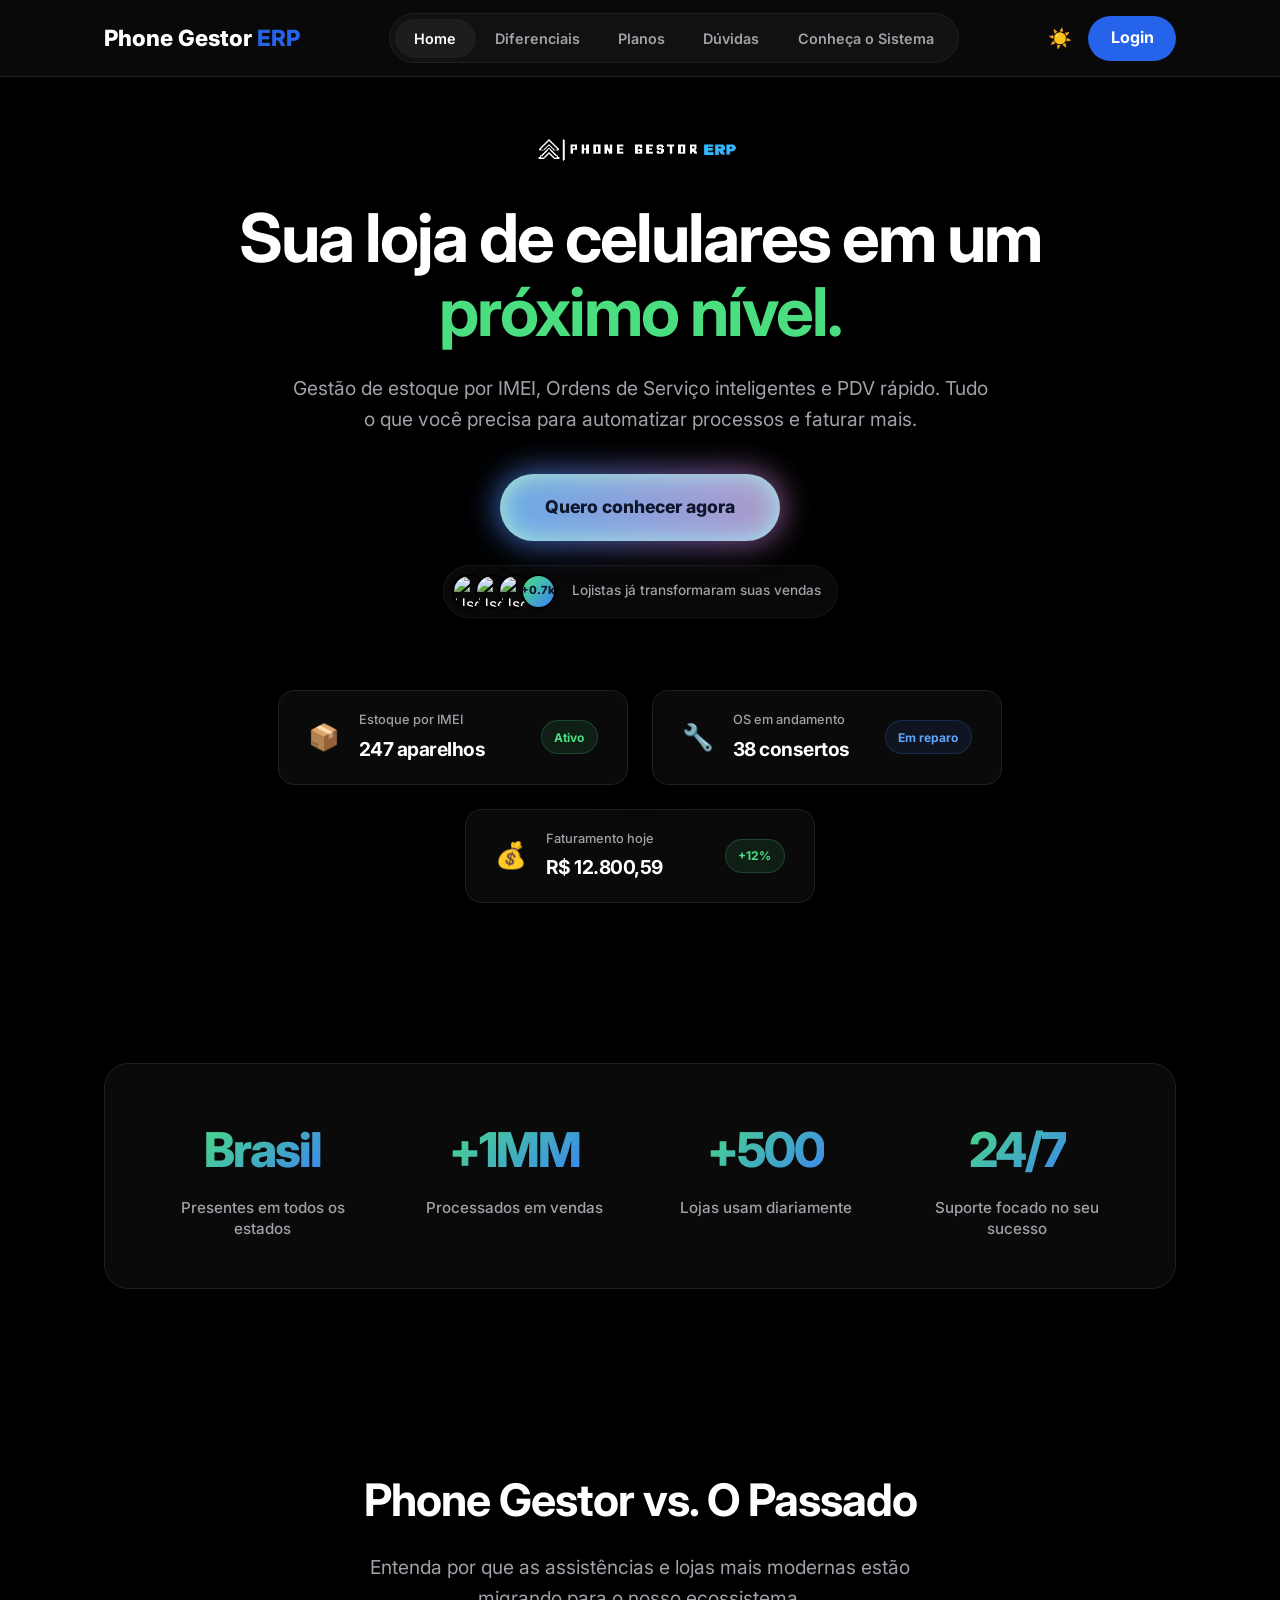
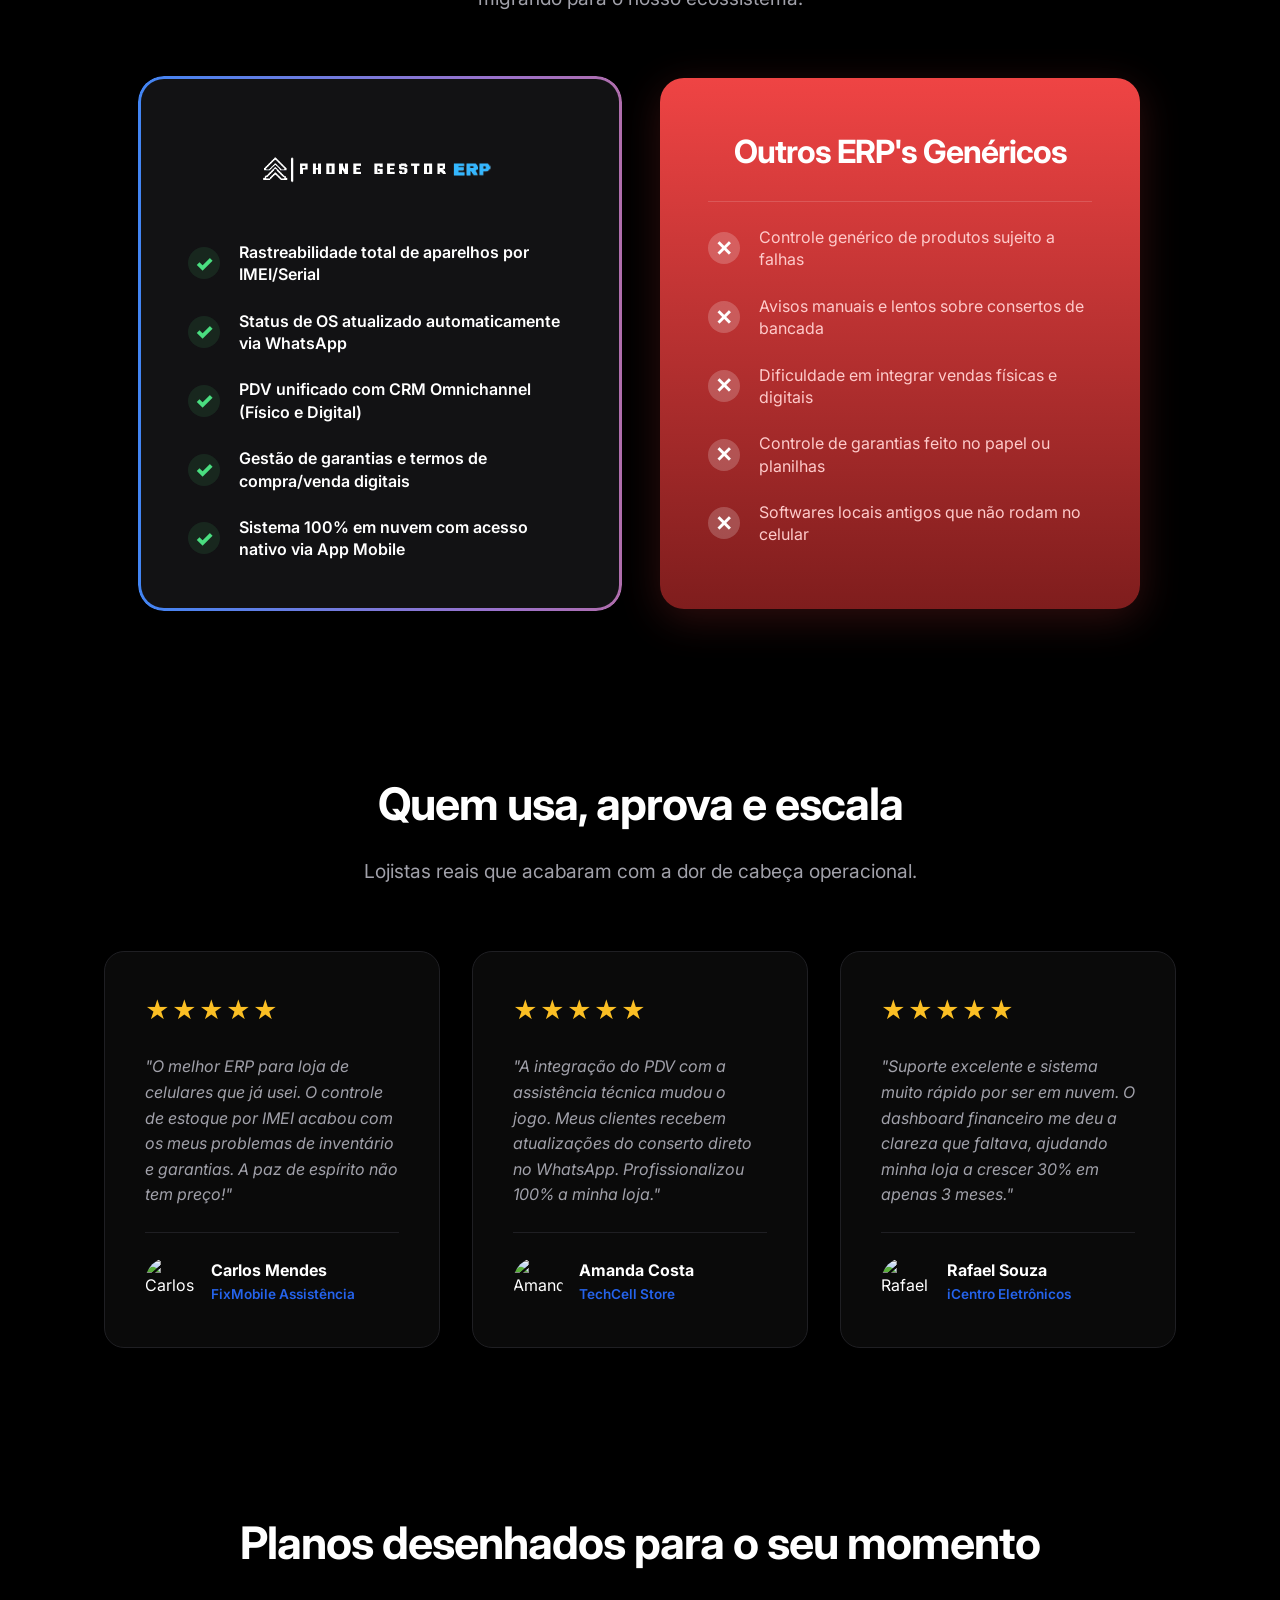
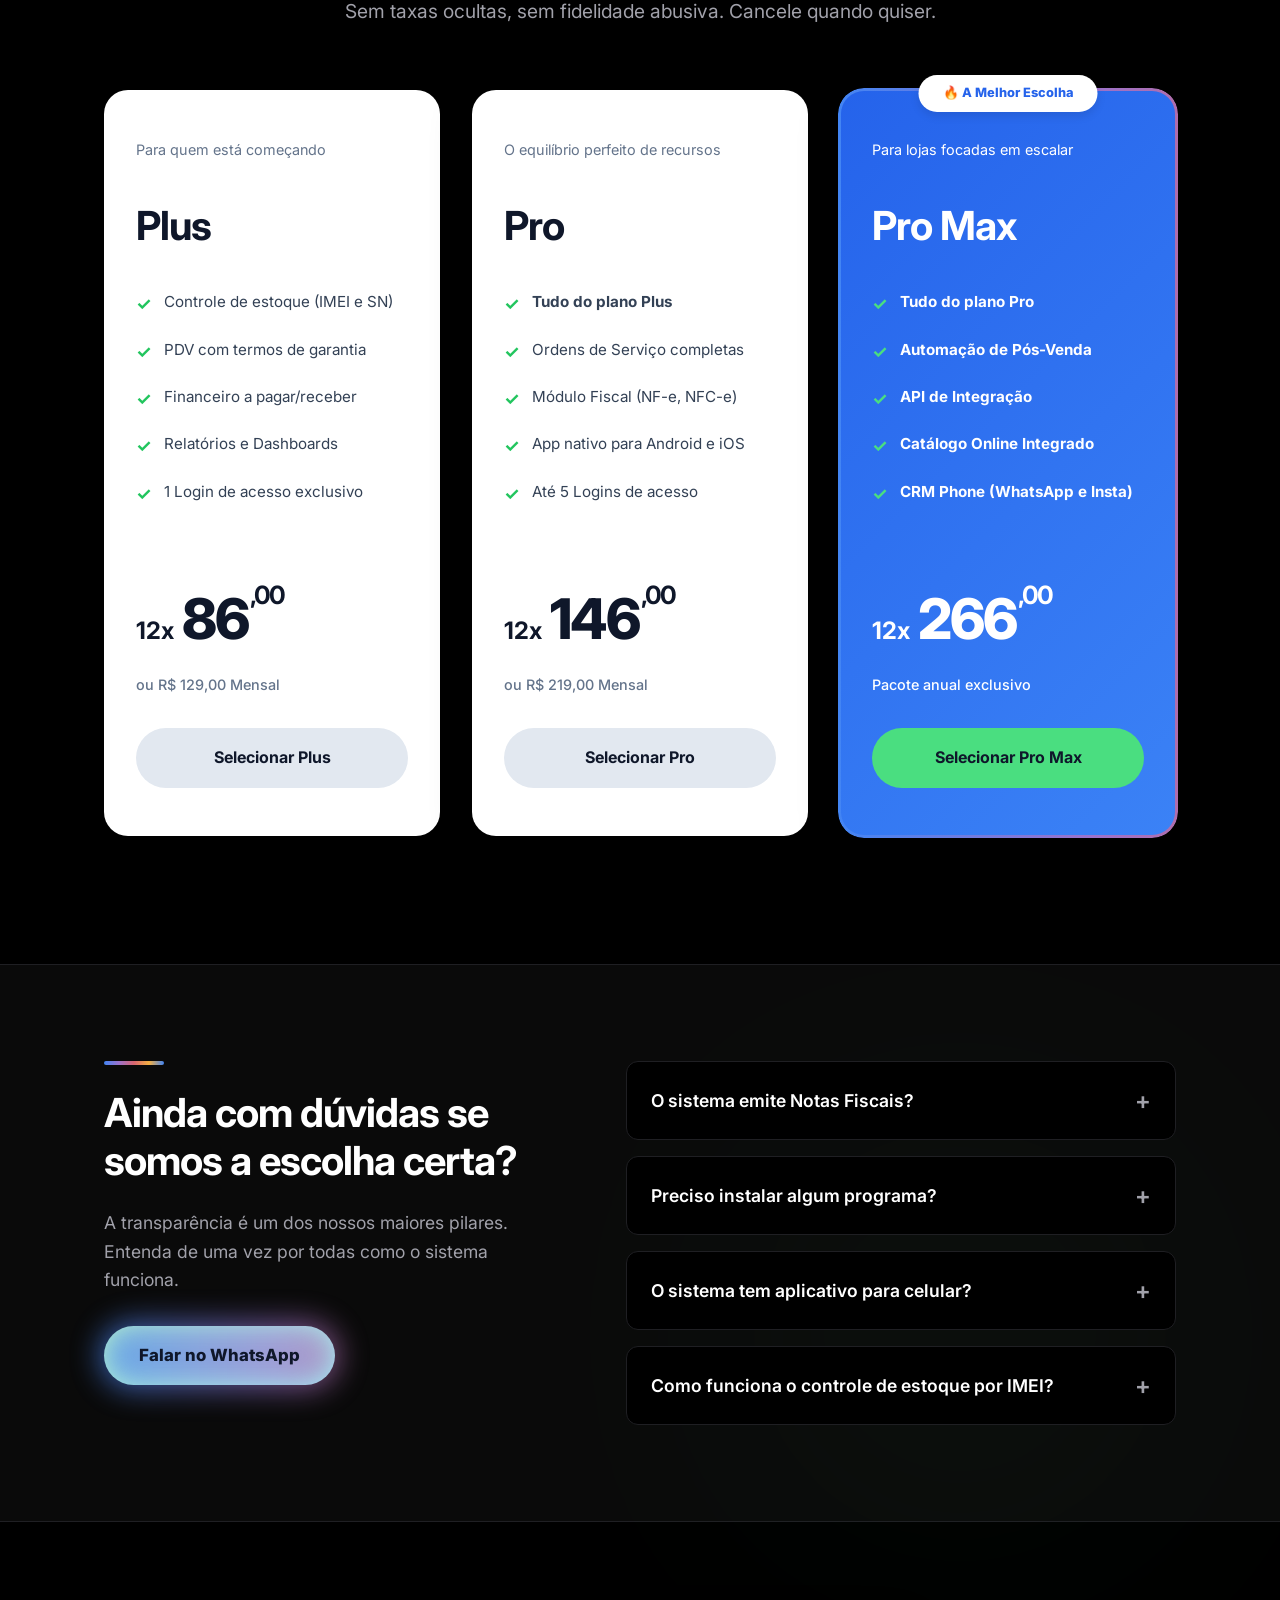
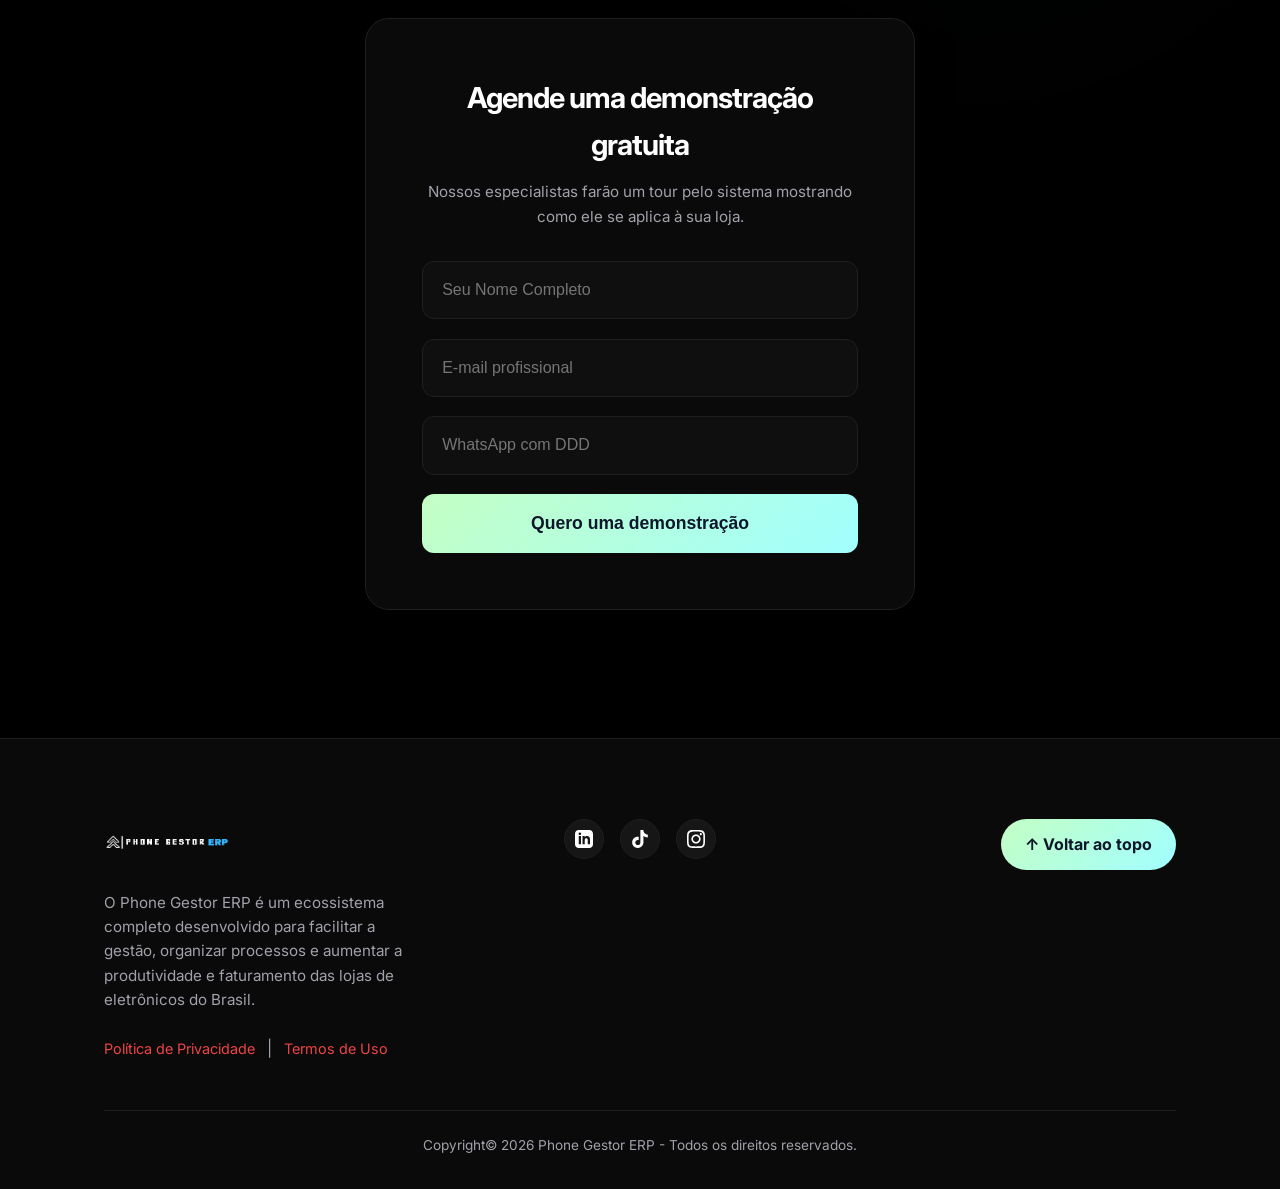
==== commit e70ce53f: "git commit -m "fix: correcoes nos cards de servicos de lojas e correcao de logo"" ====
--- a/index.html
+++ b/index.html
@@ -57,7 +57,7 @@
                             <img src="https://randomuser.me/api/portraits/men/43.jpg" alt="User">
                             <img src="https://randomuser.me/api/portraits/women/10.jpg" alt="User">
                             <img src="https://randomuser.me/api/portraits/men/22.jpg" alt="User">
-                            <div class="avatar-count">+1.5k</div>
+                            <div class="avatar-count">+0.7k</div>
                         </div>
                         <span class="avatar-text">Lojistas já transformaram suas vendas</span>
                     </div>
--- a/landing.css
+++ b/landing.css
@@ -108,7 +108,7 @@
 /* Hero Section */
 .hero { padding: 7rem 0 6rem; display: flex; flex-direction: column; justify-content: flex-start; align-items: center; text-align: center; position: relative; }
 
-/* --- NOVO: Status Badge Piscante --- */
+/* --- Status Badge Piscante --- */
 .status-badge {
     display: inline-flex;
     align-items: center;
@@ -179,7 +179,7 @@
 .avatar-count { background: var(--metric-gradient); color: #0f172a; display: flex; align-items: center; justify-content: center; font-weight: 800; font-size: 0.7rem; z-index: 1; }
 .avatar-text { font-size: 0.8rem; color: var(--text-secondary); font-weight: 500; }
 
-/* --- NOVO: Floating Dashboard Widgets --- */
+/* --- Floating Dashboard Widgets --- */
 .floating-widgets {
     display: flex;
     flex-direction: row; /* Coloca um ao lado do outro */
@@ -194,31 +194,42 @@
 }
 
 .widget-card {
-    background: #0d0d0f;
-    border: 1px solid rgba(255, 255, 255, 0.05);
+    background: var(--bg-card); /* Alteração: Muda dinamicamente com o tema */
+    border: 1px solid var(--border-color); /* Alteração: Borda sutil de acordo com o tema */
     border-radius: 16px;
     padding: 1.2rem 1.8rem;
     display: flex;
     justify-content: space-between;
     align-items: center;
-    transition: box-shadow 0.4s ease, border-color 0.4s ease; /* Transição apenas na sombra agora */
+    transition: box-shadow 0.4s ease, border-color 0.4s ease; 
     cursor: default;
-    box-shadow: 0 10px 30px rgba(0,0,0,0.5);
+    box-shadow: var(--shadow); /* Alteração: Sombra leve no modo claro, profunda no escuro */
     flex: 1 1 300px; /* Faz os cards terem a mesma largura base */
     max-width: 350px;
 }
 
-/* Hover sem zoom, apenas ativando o brilho azul premium */
+/* Hover sem zoom, apenas ativando o brilho azul premium suave */
 .widget-card:hover {
-    box-shadow: 0 15px 40px rgba(37, 99, 235, 0.2); 
+    box-shadow: 0 15px 40px rgba(37, 99, 235, 0.15); 
     border-color: rgba(37, 99, 235, 0.4);
 }
 
 .widget-left { display: flex; align-items: center; gap: 1.2rem; }
 .widget-icon { font-size: 1.6rem; }
 .widget-text { display: flex; flex-direction: column; text-align: left; }
-.widget-label { font-size: 0.8rem; color: #a1a1aa; font-weight: 500; margin-bottom: 0.2rem; }
-.widget-value { font-size: 1.2rem; color: #ffffff; font-weight: 700; letter-spacing: -0.5px;}
+
+.widget-label { 
+    font-size: 0.8rem; 
+    color: var(--text-secondary); /* Alteração: Cinza adaptável */
+    font-weight: 500; 
+    margin-bottom: 0.2rem; 
+}
+.widget-value { 
+    font-size: 1.2rem; 
+    color: var(--text-primary); /* Alteração: Preto no modo claro, branco no modo escuro */
+    font-weight: 700; 
+    letter-spacing: -0.5px;
+}
 
 .widget-tag { font-size: 0.75rem; font-weight: 700; padding: 0.4rem 0.8rem; border-radius: 50px; white-space: nowrap; }
 .tag-green { color: #4ade80; background: rgba(74, 222, 128, 0.1); border: 1px solid rgba(74, 222, 128, 0.2); }
